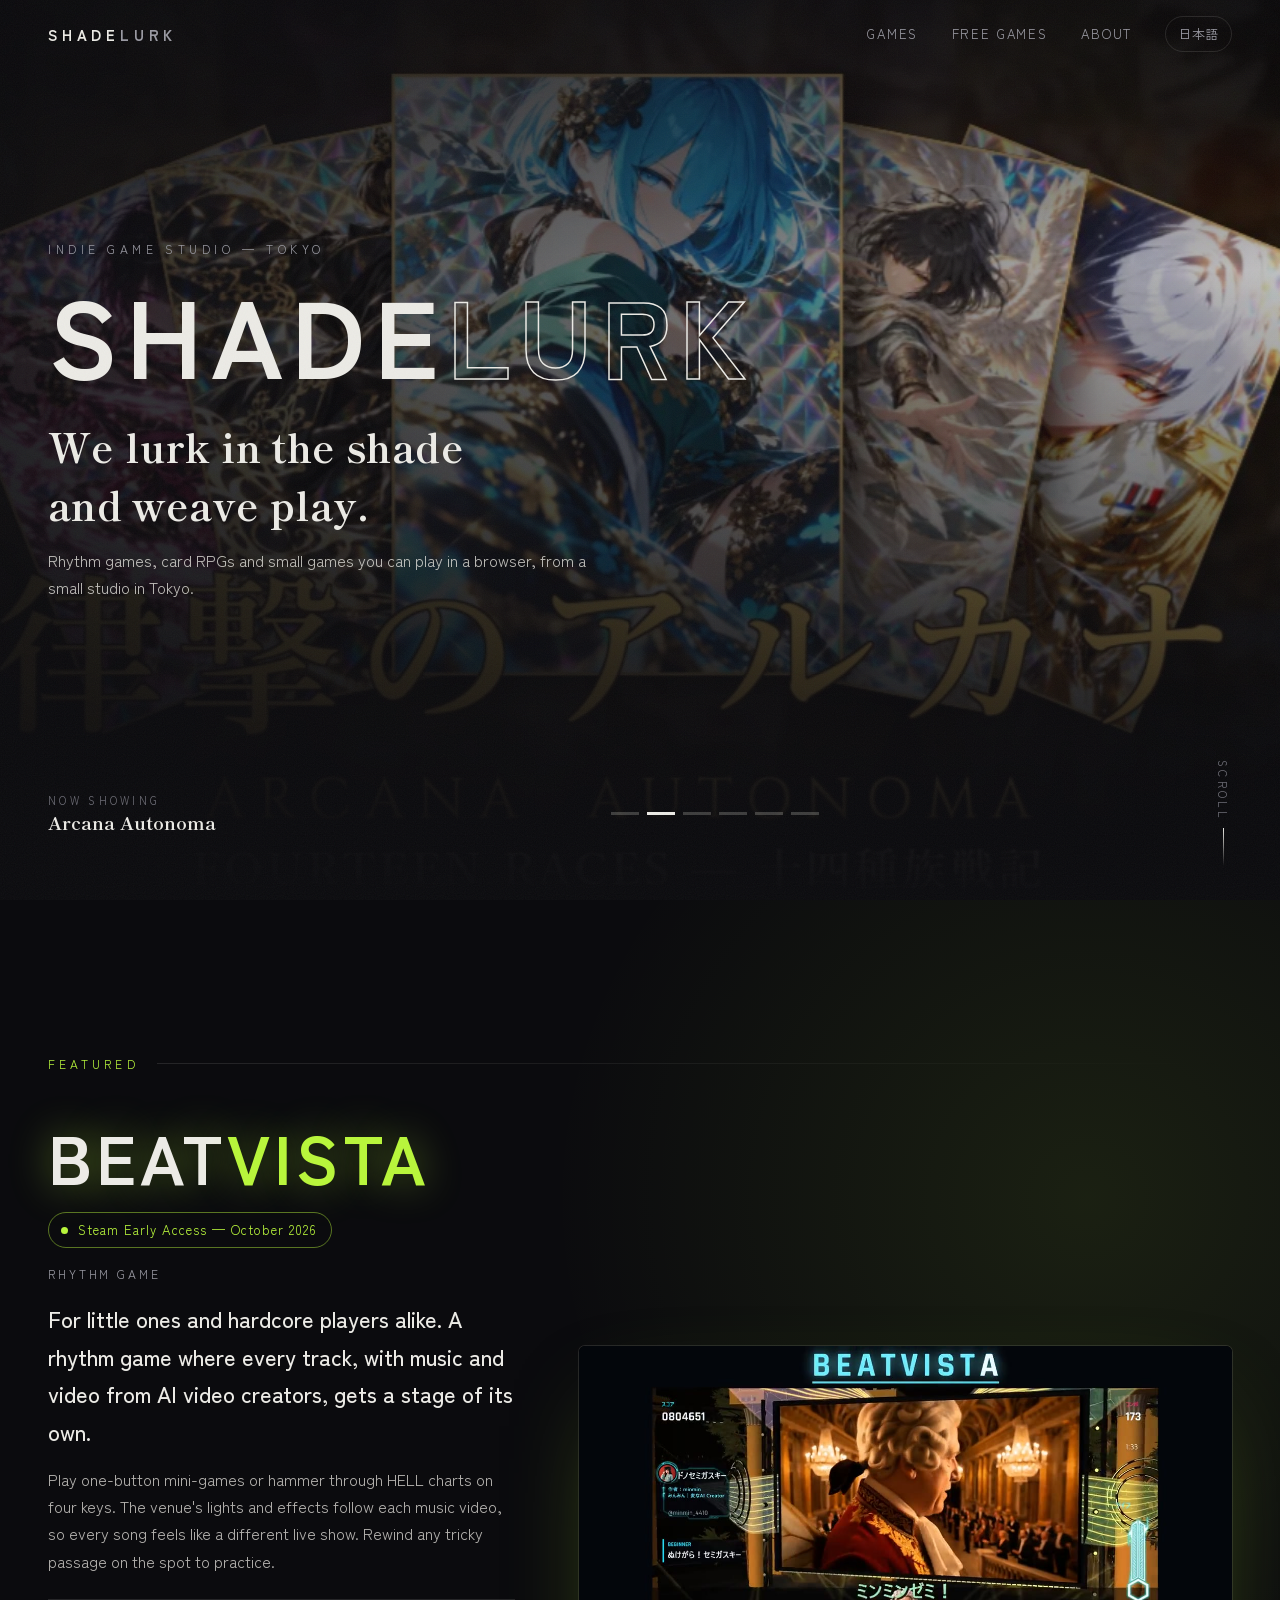
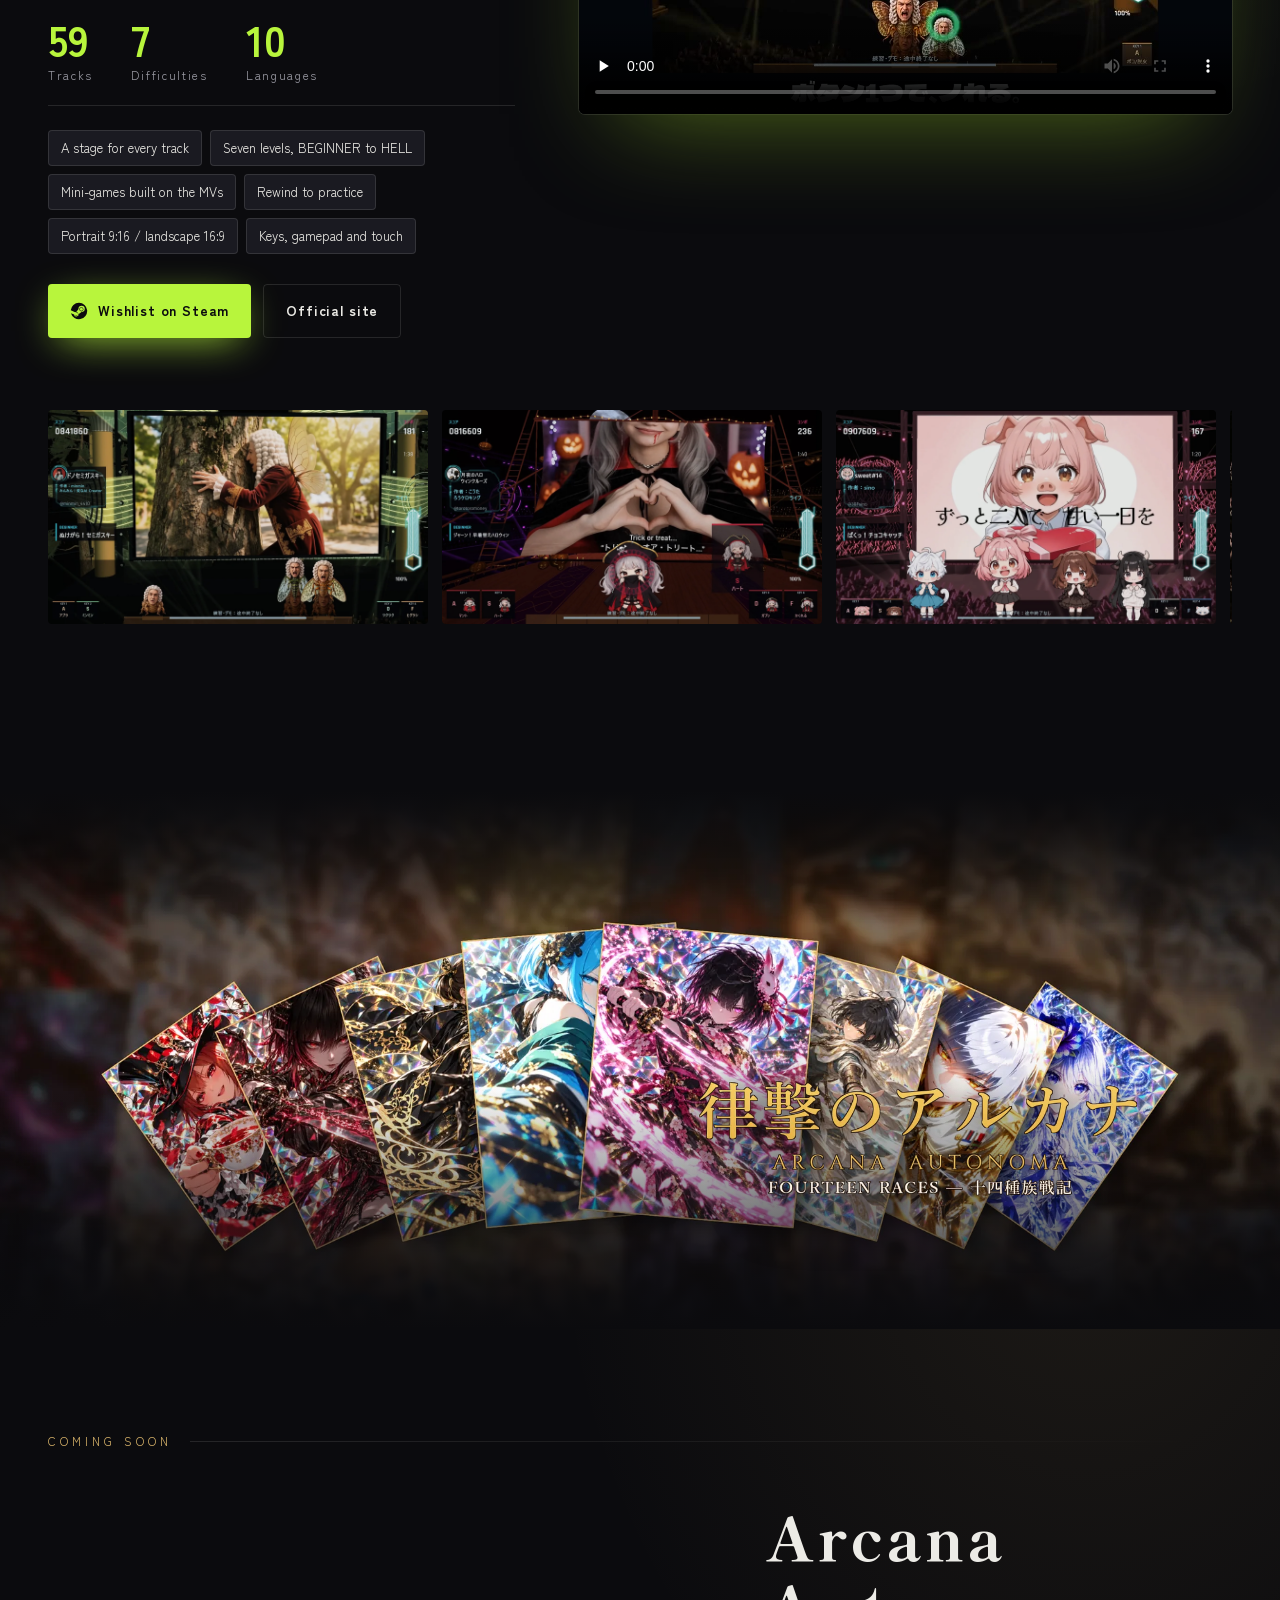
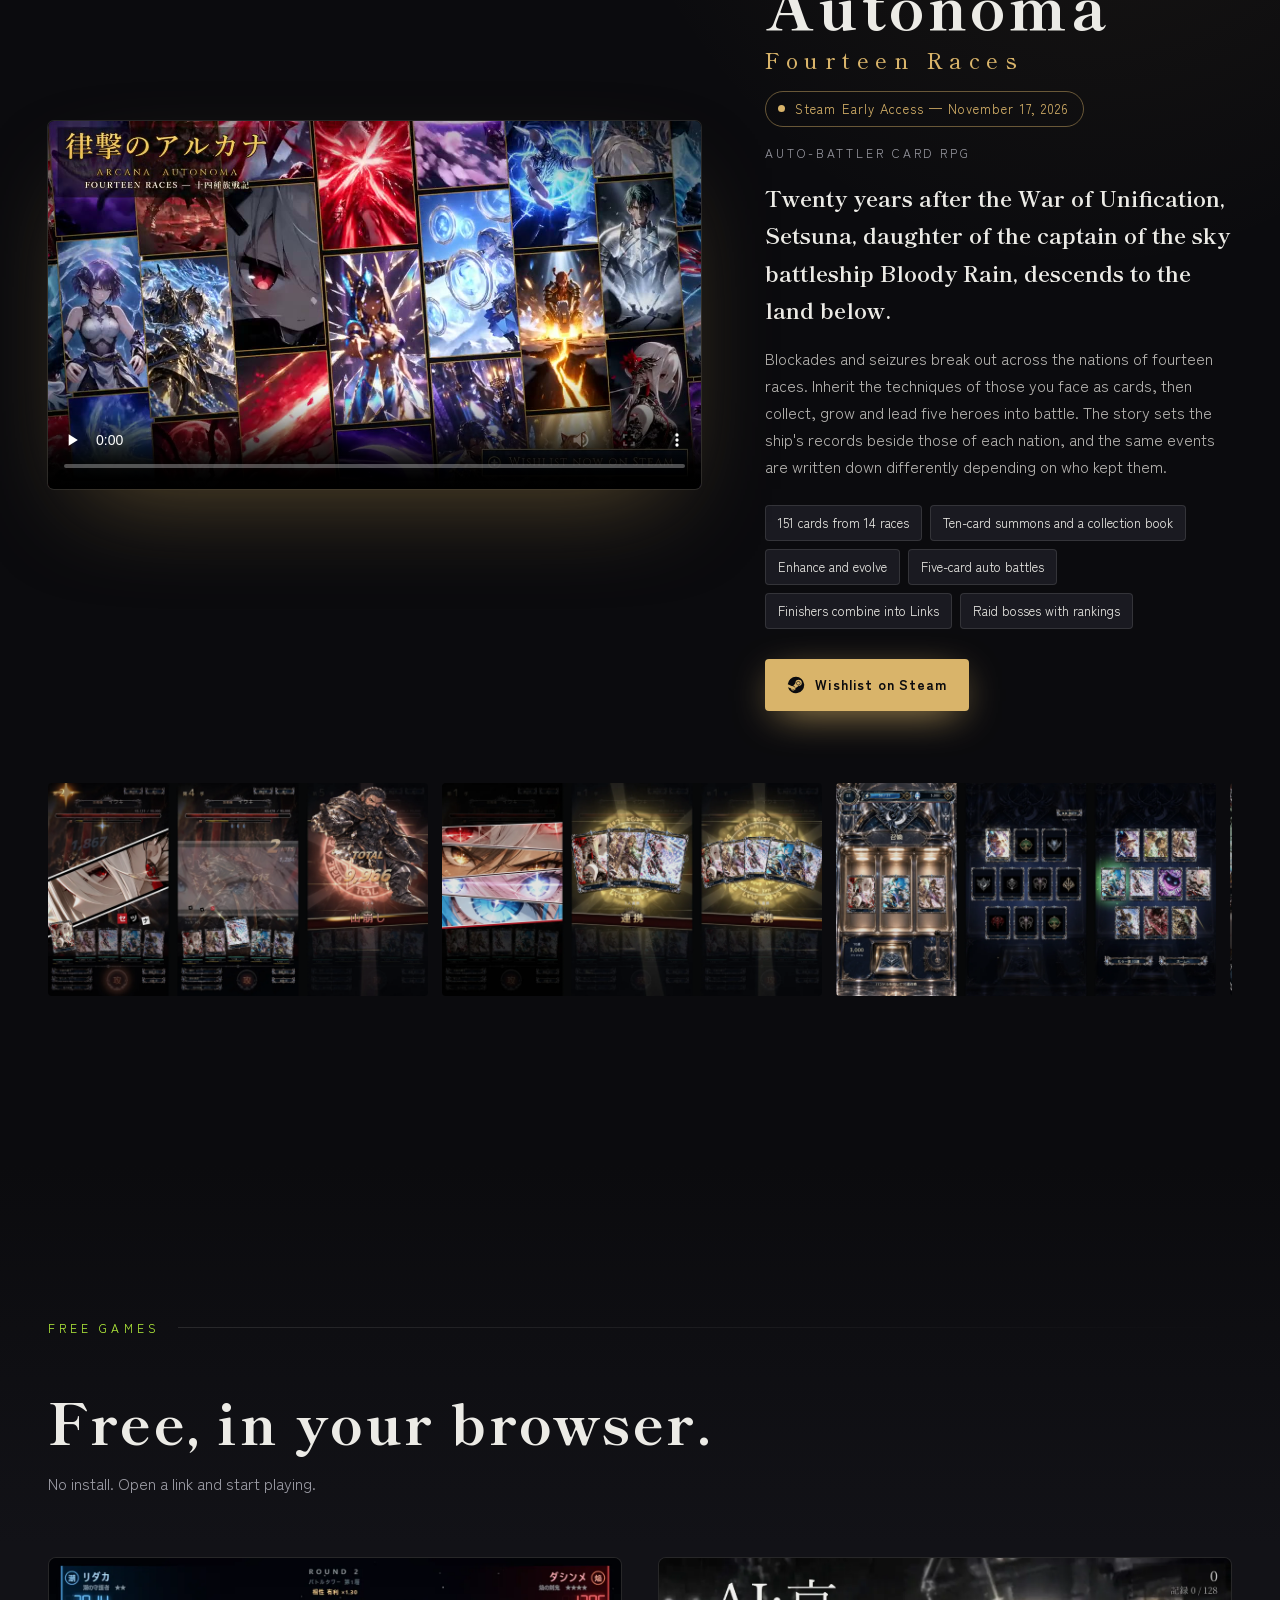
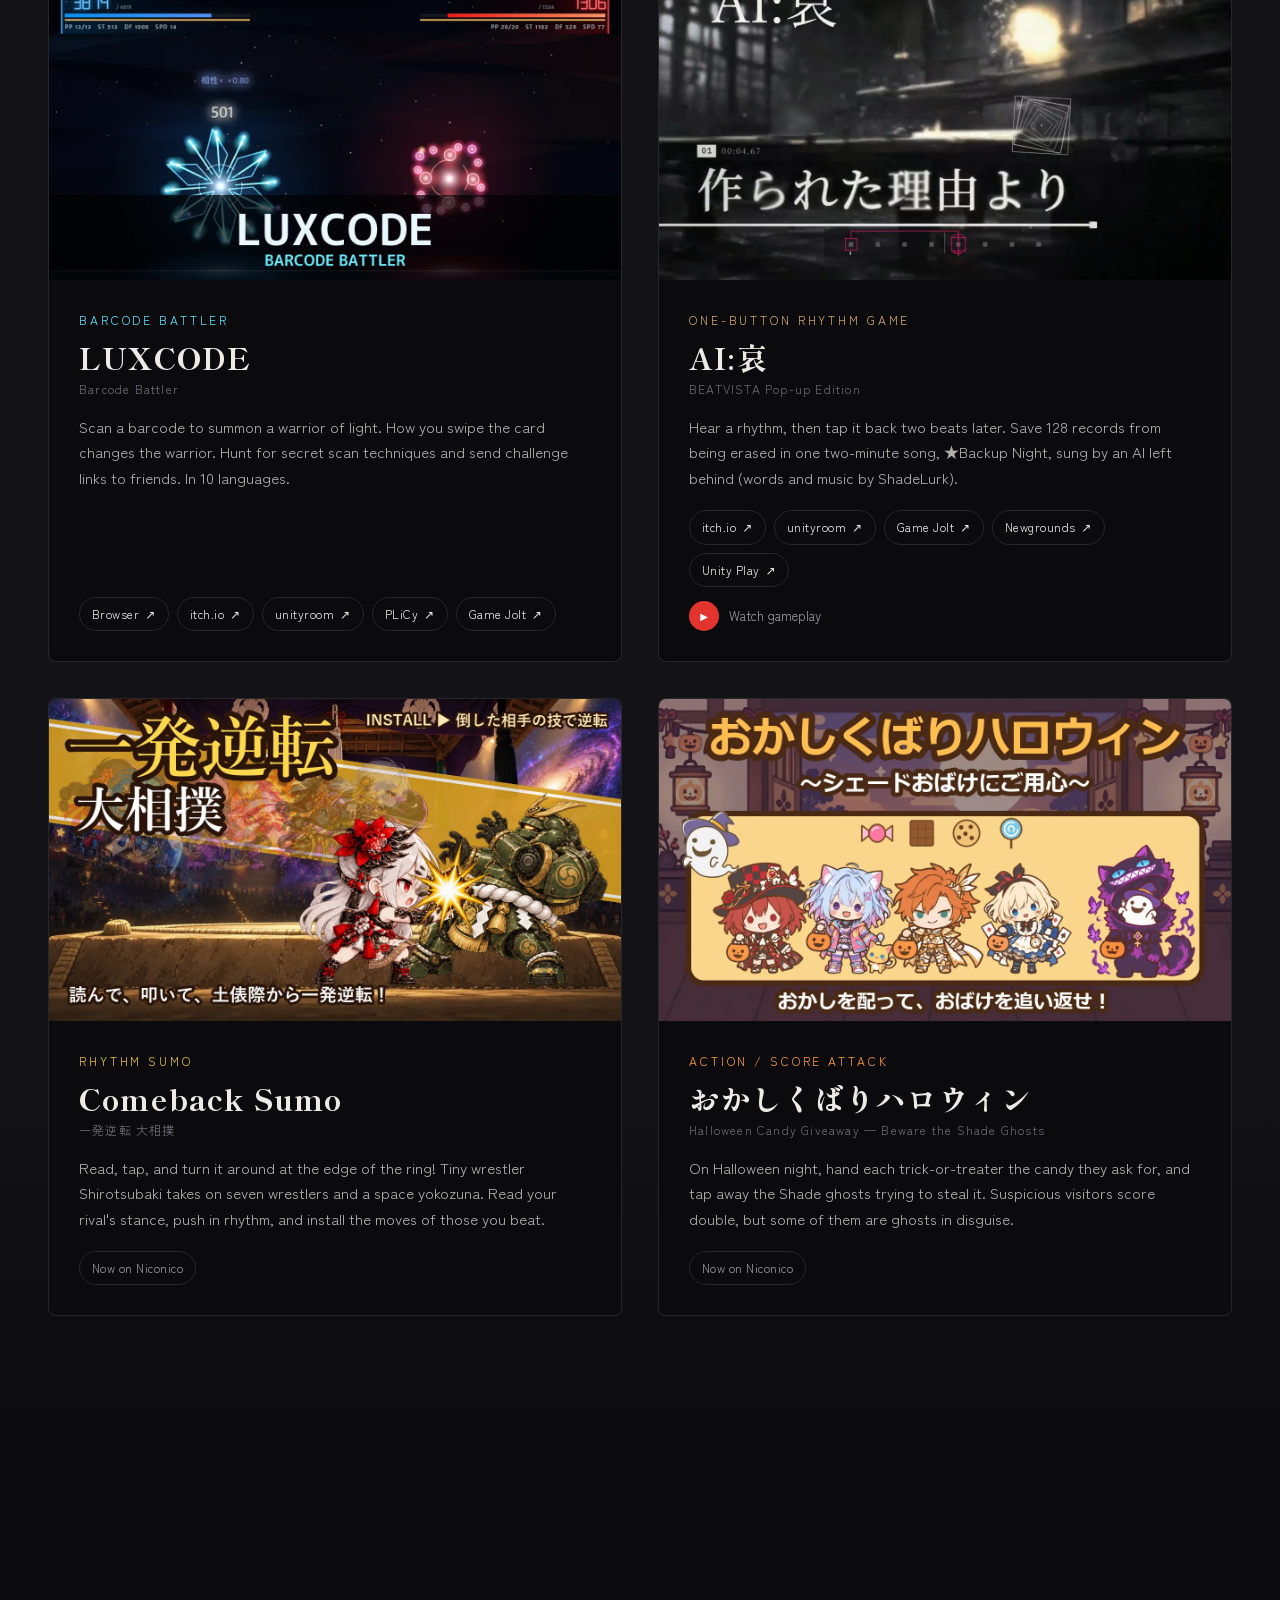
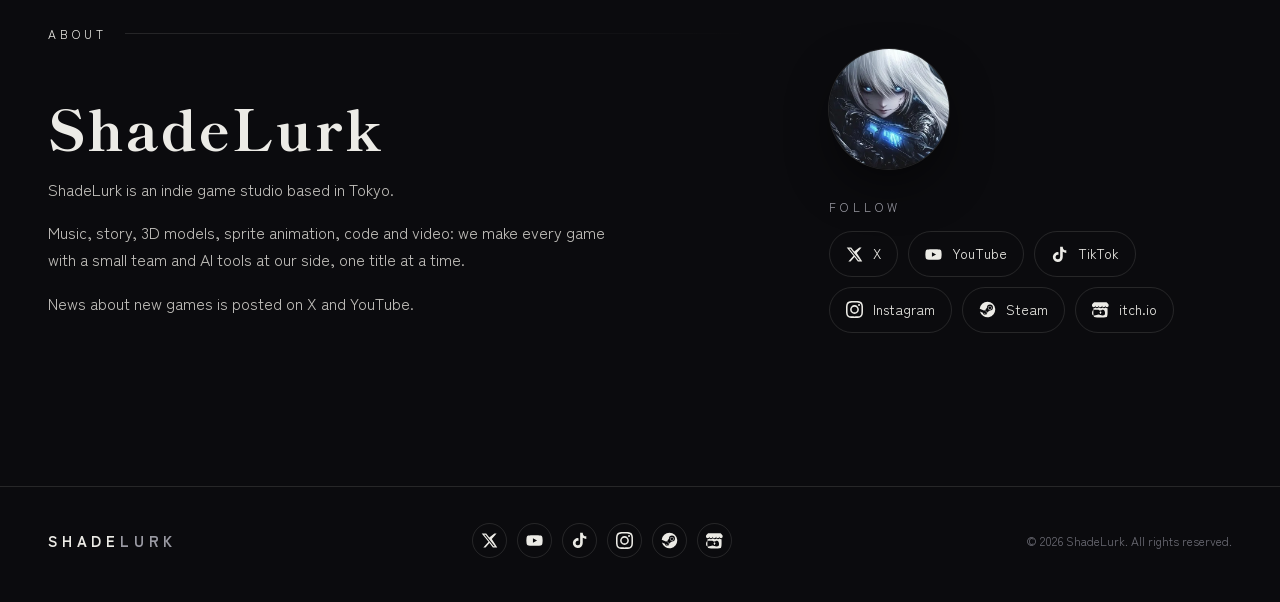
==== en/index.html @ 5ab8e05a "ShadeLurk studio site Co-Authored-By: Claude Opus 5.5 (1M context) <noreply@anthropic.com>" ====
<!doctype html>
<html lang="en" class="no-js">
<head>
<meta charset="utf-8">
<meta name="viewport" content="width=device-width, initial-scale=1">
<title>ShadeLurk | Indie Game Studio in Tokyo — BEATVISTA, Arcana Autonoma</title>
<meta name="description" content="ShadeLurk is an indie game studio in Tokyo making BEATVISTA, a rhythm game built on music from AI video creators, the auto-battler card RPG Arcana Autonoma, and free browser games.">
<link rel="canonical" href="https://shadelurk.com/en/">
<link rel="alternate" hreflang="ja" href="https://shadelurk.com/">
<link rel="alternate" hreflang="en" href="https://shadelurk.com/en/">
<link rel="alternate" hreflang="x-default" href="https://shadelurk.com/">
<meta name="theme-color" content="#0b0b0e">
<meta name="color-scheme" content="dark">
<meta property="og:type" content="website">
<meta property="og:site_name" content="ShadeLurk">
<meta property="og:title" content="ShadeLurk | Indie Game Studio in Tokyo — BEATVISTA, Arcana Autonoma">
<meta property="og:description" content="ShadeLurk is an indie game studio in Tokyo making BEATVISTA, a rhythm game built on music from AI video creators, the auto-battler card RPG Arcana Autonoma, and free browser games.">
<meta property="og:url" content="https://shadelurk.com/en/">
<meta property="og:image" content="https://shadelurk.com/assets/og.jpg">
<meta property="og:image:width" content="1200">
<meta property="og:image:height" content="630">
<meta property="og:locale" content="en_US">
<meta name="twitter:card" content="summary_large_image">
<meta name="twitter:site" content="@ShadeLurk">
<meta name="twitter:creator" content="@ShadeLurk">
<link rel="icon" href="/favicon.ico" sizes="any">
<link rel="icon" href="/assets/icon-192.png" type="image/png">
<link rel="apple-touch-icon" href="/assets/apple-touch-icon.png">
<link rel="preload" as="image" href="/assets/img/bv_01.webp" fetchpriority="high">
<link rel="preconnect" href="https://fonts.googleapis.com">
<link rel="preconnect" href="https://fonts.gstatic.com" crossorigin>
<link rel="stylesheet" href="https://fonts.googleapis.com/css2?family=Shippori+Mincho+B1:wght@500;700;800&family=Zen+Kaku+Gothic+New:wght@400;500;700&family=Syncopate:wght@700&display=swap">
<link rel="stylesheet" href="/assets/site.css">
<script type="application/ld+json">
{
 "@context": "https://schema.org",
 "@graph": [
  {
   "@type": "Organization",
   "@id": "https://shadelurk.com/#org",
   "name": "ShadeLurk",
   "url": "https://shadelurk.com",
   "logo": "https://shadelurk.com/assets/img/shadelurk.webp",
   "email": "contact@shadelurk.com",
   "address": {
    "@type": "PostalAddress",
    "addressLocality": "Tokyo",
    "addressCountry": "JP"
   },
   "sameAs": [
    "https://x.com/ShadeLurk",
    "https://www.youtube.com/channel/UCpO5sJvZMAXLRyoq4tjdfUQ",
    "https://www.tiktok.com/@shadelurk",
    "https://www.instagram.com/shadelurk/",
    "https://shadelurk.itch.io"
   ]
  },
  {
   "@type": "WebSite",
   "@id": "https://shadelurk.com/#website",
   "url": "https://shadelurk.com",
   "name": "ShadeLurk",
   "inLanguage": [
    "ja",
    "en"
   ],
   "publisher": {
    "@id": "https://shadelurk.com/#org"
   }
  },
  {
   "@type": "ItemList",
   "name": "ShadeLurk games",
   "itemListElement": [
    {
     "@type": "ListItem",
     "position": 1,
     "item": {
      "@type": "VideoGame",
      "name": "BEATVISTA",
      "genre": "Rhythm",
      "url": "https://store.steampowered.com/app/2527810/BEATVISTA/",
      "image": "https://shadelurk.com/assets/img/bv_01.webp",
      "gamePlatform": [
       "PC",
       "Windows"
      ],
      "description": "For little ones and hardcore players alike. A rhythm game where every track, with music and video from AI video creators, gets a stage of its own.",
      "author": {
       "@id": "https://shadelurk.com/#org"
      }
     }
    },
    {
     "@type": "ListItem",
     "position": 2,
     "item": {
      "@type": "VideoGame",
      "name": "Arcana Autonoma",
      "alternateName": "律撃のアルカナ",
      "genre": [
       "RPG",
       "Card battler",
       "Auto battler"
      ],
      "url": "https://store.steampowered.com/app/5381540/",
      "image": "https://shadelurk.com/assets/img/ar_capsule.webp",
      "gamePlatform": [
       "PC",
       "Windows"
      ],
      "description": "Twenty years after the War of Unification, Setsuna, daughter of the captain of the sky battleship Bloody Rain, descends to the land below.",
      "author": {
       "@id": "https://shadelurk.com/#org"
      }
     }
    },
    {
     "@type": "ListItem",
     "position": 3,
     "item": {
      "@type": "VideoGame",
      "name": "LUXCODE",
      "genre": "Barcode battler",
      "url": "https://shadelurk.github.io/luxcode/",
      "image": "https://shadelurk.com/assets/img/lx_thumb.webp",
      "gamePlatform": [
       "Web"
      ],
      "description": "Scan a barcode to summon a warrior of light. How you swipe the card changes the warrior. Hunt for secret scan techniques and send challenge links to friends. In 10 languages.",
      "isAccessibleForFree": true,
      "author": {
       "@id": "https://shadelurk.com/#org"
      }
     }
    },
    {
     "@type": "ListItem",
     "position": 4,
     "item": {
      "@type": "VideoGame",
      "name": "AI:哀",
      "genre": "One-button rhythm game",
      "url": "https://shadelurk.itch.io/aiai-beatvista",
      "image": "https://shadelurk.com/assets/img/ai_thumb.webp",
      "gamePlatform": [
       "Web"
      ],
      "description": "Hear a rhythm, then tap it back two beats later. Save 128 records from being erased in one two-minute song, ★Backup Night, sung by an AI left behind (words and music by ShadeLurk).",
      "isAccessibleForFree": true,
      "author": {
       "@id": "https://shadelurk.com/#org"
      }
     }
    },
    {
     "@type": "ListItem",
     "position": 5,
     "item": {
      "@type": "VideoGame",
      "name": "Comeback Sumo",
      "genre": "Rhythm sumo",
      "url": "https://shadelurk.com/en/#sumo",
      "image": "https://shadelurk.com/assets/img/sumo_key.webp",
      "gamePlatform": [
       "Niconico"
      ],
      "description": "Read, tap, and turn it around at the edge of the ring! Tiny wrestler Shirotsubaki takes on seven wrestlers and a space yokozuna. Read your rival's stance, push in rhythm, and install the moves of those you beat.",
      "isAccessibleForFree": true,
      "author": {
       "@id": "https://shadelurk.com/#org"
      }
     }
    },
    {
     "@type": "ListItem",
     "position": 6,
     "item": {
      "@type": "VideoGame",
      "name": "おかしくばりハロウィン",
      "genre": "Action / score attack",
      "url": "https://shadelurk.com/en/#halloween",
      "image": "https://shadelurk.com/assets/img/hw_key.webp",
      "gamePlatform": [
       "Niconico"
      ],
      "description": "On Halloween night, hand each trick-or-treater the candy they ask for, and tap away the Shade ghosts trying to steal it. Suspicious visitors score double, but some of them are ghosts in disguise.",
      "isAccessibleForFree": true,
      "author": {
       "@id": "https://shadelurk.com/#org"
      }
     }
    }
   ]
  }
 ]
}
</script>
</head>
<body>
<a class="skip" href="#main">Skip to content</a>
<header class="nav" id="nav">
  <div class="wrap nav-inner">
    <a class="nav-brand" href="/en/" aria-label="ShadeLurk">SHADE<span>LURK</span></a>
    <nav class="nav-links" aria-label="Main">
      <a href="#beatvista">Games</a>
      <a href="#free">Free Games</a>
      <a href="#about">About</a>
      <a class="nav-lang" href="/" hreflang="ja" lang="ja">日本語</a>
    </nav>
  </div>
</header>
<main id="main">

<section class="hero" id="top" aria-label="ShadeLurk">
  <div class="hero-stage"><figure class="hero-slide is-active" data-label="BEATVISTA" data-href="#beatvista"><img src="/assets/img/bv_01.webp" alt="" loading="eager" fetchpriority="high" decoding="async"></figure><figure class="hero-slide" data-label="Arcana Autonoma" data-href="#arcana"><img src="/assets/img/ar_capsule.webp" alt="" loading="lazy" decoding="async"></figure><figure class="hero-slide" data-label="LUXCODE" data-href="#luxcode"><img src="/assets/img/lx_thumb.webp" alt="" loading="lazy" decoding="async"></figure><figure class="hero-slide" data-label="AI:哀" data-href="#aiai"><img src="/assets/img/ai_cover.webp" alt="" loading="lazy" decoding="async"></figure><figure class="hero-slide" data-label="Comeback Sumo" data-href="#sumo"><img src="/assets/img/sumo_key.webp" alt="" loading="lazy" decoding="async"></figure><figure class="hero-slide" data-label="おかしくばりハロウィン" data-href="#halloween"><img src="/assets/img/hw_key.webp" alt="" loading="lazy" decoding="async"></figure></div>
  <div class="hero-veil"></div>
  <div class="hero-inner wrap">
    <p class="kicker reveal">Indie Game Studio — Tokyo</p>
    <h1 class="hero-title reveal"><span class="wordmark">SHADE<span>LURK</span></span></h1>
    <p class="hero-line reveal">We lurk in the shade<br>and weave play.</p>
    <p class="hero-sub reveal">Rhythm games, card RPGs and small games you can play in a browser, from a small studio in Tokyo.</p>
  </div>
  <div class="hero-foot wrap">
    <a class="hero-now" href="#beatvista"><span class="hero-now-k">Now showing</span><span class="hero-now-v">BEATVISTA</span></a>
    <div class="hero-dots"><button class="hero-dot is-active" aria-label="BEATVISTA"></button><button class="hero-dot" aria-label="Arcana Autonoma"></button><button class="hero-dot" aria-label="LUXCODE"></button><button class="hero-dot" aria-label="AI:哀"></button><button class="hero-dot" aria-label="Comeback Sumo"></button><button class="hero-dot" aria-label="おかしくばりハロウィン"></button></div>
    <span class="scroll-cue" aria-hidden="true">Scroll</span>
  </div>
</section>

<section class="game game--feature" id="beatvista" style="--accent:#b8f53c">
  <div class="wrap">
    <header class="sec-head reveal"><span class="sec-label">Featured</span><span class="sec-rule"></span></header>
    <div class="feature-grid">
      <div class="feature-copy reveal">
        <h2 class="bv-wordmark">BEAT<span>VISTA</span></h2>
        <p class="status"><span class="pulse"></span>Steam Early Access — October 2026</p>
        <p class="genre">Rhythm game</p>
        <p class="lead">For little ones and hardcore players alike. A rhythm game where every track, with music and video from AI video creators, gets a stage of its own.</p>
        <p class="body">Play one-button mini-games or hammer through HELL charts on four keys. The venue's lights and effects follow each music video, so every song feels like a different live show. Rewind any tricky passage on the spot to practice.</p>
        <div class="facts"><div class="fact"><b>59</b><span>Tracks</span></div><div class="fact"><b>7</b><span>Difficulties</span></div><div class="fact"><b>10</b><span>Languages</span></div></div>
        <ul class="features"><li>A stage for every track</li><li>Seven levels, BEGINNER to HELL</li><li>Mini-games built on the MVs</li><li>Rewind to practice</li><li>Portrait 9:16 / landscape 16:9</li><li>Keys, gamepad and touch</li></ul>
        <div class="cta-row">
          <a class="btn btn--accent" href="https://store.steampowered.com/app/2527810/BEATVISTA/" target="_blank" rel="noopener"><svg viewBox="0 0 24 24" aria-hidden="true"><path d="M12 1a11 11 0 0 0-11 10.1l5.9 2.4a3.1 3.1 0 0 1 1.8-.5l2.6-3.8v-.1a4.2 4.2 0 1 1 4.2 4.2h-.1l-3.7 2.7v.2a3.1 3.1 0 0 1-6.2.3L1.3 14.9A11 11 0 1 0 12 1ZM7.9 17.7l-1.3-.6a2.4 2.4 0 1 0 1.3-3.2l1.4.6a1.8 1.8 0 1 1-1.4 3.2Zm10.1-8a2.8 2.8 0 1 0-2.8 2.8A2.8 2.8 0 0 0 18 9.7Zm-4.9 0a2.1 2.1 0 1 1 2.1 2.1 2.1 2.1 0 0 1-2.1-2.1Z"/></svg>Wishlist on Steam</a>
          <a class="btn btn--ghost" href="https://scgf.net/beatvista/" target="_blank" rel="noopener">Official site</a>
        </div>
      </div>
      <div class="feature-media reveal">
        <div class="video-frame">
          <video controls playsinline preload="none" poster="/assets/video/bv_poster.jpg" aria-label="BEATVISTA Trailer">
            <source src="/assets/video/bv_trailer_en.mp4" type="video/mp4">
          </video>
        </div>
      </div>
    </div>
    <div class="shots" role="list"><button class="shot" data-full="/assets/img/bv_01.webp" aria-label="BEATVISTA 1"><img src="/assets/img/bv_01.webp" alt="BEATVISTA 1" width="1600" height="900" loading="lazy" decoding="async"></button><button class="shot" data-full="/assets/img/bv_02.webp" aria-label="BEATVISTA 2"><img src="/assets/img/bv_02.webp" alt="BEATVISTA 2" width="1600" height="900" loading="lazy" decoding="async"></button><button class="shot" data-full="/assets/img/bv_03.webp" aria-label="BEATVISTA 3"><img src="/assets/img/bv_03.webp" alt="BEATVISTA 3" width="1600" height="900" loading="lazy" decoding="async"></button><button class="shot" data-full="/assets/img/bv_04.webp" aria-label="BEATVISTA 4"><img src="/assets/img/bv_04.webp" alt="BEATVISTA 4" width="1600" height="900" loading="lazy" decoding="async"></button><button class="shot" data-full="/assets/img/bv_05.webp" aria-label="BEATVISTA 5"><img src="/assets/img/bv_05.webp" alt="BEATVISTA 5" width="1600" height="900" loading="lazy" decoding="async"></button><button class="shot" data-full="/assets/img/bv_06.webp" aria-label="BEATVISTA 6"><img src="/assets/img/bv_06.webp" alt="BEATVISTA 6" width="1600" height="900" loading="lazy" decoding="async"></button><button class="shot" data-full="/assets/img/bv_07.webp" aria-label="BEATVISTA 7"><img src="/assets/img/bv_07.webp" alt="BEATVISTA 7" width="1600" height="900" loading="lazy" decoding="async"></button><button class="shot" data-full="/assets/img/bv_08.webp" aria-label="BEATVISTA 8"><img src="/assets/img/bv_08.webp" alt="BEATVISTA 8" width="1600" height="900" loading="lazy" decoding="async"></button></div>
  </div>
</section>

<section class="game game--coming" id="arcana" style="--accent:#d9b46a">
  <div class="banner">
    <img src="/assets/img/ar_hero.webp" alt="" width="2400" height="775" loading="lazy" decoding="async">
    <div class="banner-veil"></div>
    <img class="banner-logo reveal" src="/assets/img/ar_logo.webp" alt="Arcana Autonoma — Fourteen Races" width="1000" height="562" loading="lazy">
  </div>
  <div class="wrap">
    <header class="sec-head reveal"><span class="sec-label">Coming Soon</span><span class="sec-rule"></span></header>
    <div class="feature-grid feature-grid--rev">
      <div class="feature-copy reveal">
        <h2 class="game-title serif">Arcana Autonoma<small>Fourteen Races</small></h2>
        <p class="status"><span class="pulse"></span>Steam Early Access — November 17, 2026</p>
        <p class="genre">Auto-battler card RPG</p>
        <p class="lead serif">Twenty years after the War of Unification, Setsuna, daughter of the captain of the sky battleship Bloody Rain, descends to the land below.</p>
        <p class="body">Blockades and seizures break out across the nations of fourteen races. Inherit the techniques of those you face as cards, then collect, grow and lead five heroes into battle. The story sets the ship's records beside those of each nation, and the same events are written down differently depending on who kept them.</p>
        <ul class="features"><li>151 cards from 14 races</li><li>Ten-card summons and a collection book</li><li>Enhance and evolve</li><li>Five-card auto battles</li><li>Finishers combine into Links</li><li>Raid bosses with rankings</li></ul>
        <div class="cta-row">
          <a class="btn btn--accent" href="https://store.steampowered.com/app/5381540/" target="_blank" rel="noopener"><svg viewBox="0 0 24 24" aria-hidden="true"><path d="M12 1a11 11 0 0 0-11 10.1l5.9 2.4a3.1 3.1 0 0 1 1.8-.5l2.6-3.8v-.1a4.2 4.2 0 1 1 4.2 4.2h-.1l-3.7 2.7v.2a3.1 3.1 0 0 1-6.2.3L1.3 14.9A11 11 0 1 0 12 1ZM7.9 17.7l-1.3-.6a2.4 2.4 0 1 0 1.3-3.2l1.4.6a1.8 1.8 0 1 1-1.4 3.2Zm10.1-8a2.8 2.8 0 1 0-2.8 2.8A2.8 2.8 0 0 0 18 9.7Zm-4.9 0a2.1 2.1 0 1 1 2.1 2.1 2.1 2.1 0 0 1-2.1-2.1Z"/></svg>Wishlist on Steam</a>
        </div>
      </div>
      <div class="feature-media reveal">
        <div class="video-frame">
          <video controls playsinline preload="none" poster="/assets/video/ar_poster.jpg" aria-label="Arcana Autonoma Trailer">
            <source src="/assets/video/ar_trailer.mp4" type="video/mp4">
          </video>
        </div>
      </div>
    </div>
    <div class="shots" role="list"><button class="shot" data-full="/assets/img/ar_01.webp" aria-label="Arcana Autonoma 1"><img src="/assets/img/ar_01.webp" alt="Arcana Autonoma 1" width="1600" height="900" loading="lazy" decoding="async"></button><button class="shot" data-full="/assets/img/ar_02.webp" aria-label="Arcana Autonoma 2"><img src="/assets/img/ar_02.webp" alt="Arcana Autonoma 2" width="1600" height="900" loading="lazy" decoding="async"></button><button class="shot" data-full="/assets/img/ar_03.webp" aria-label="Arcana Autonoma 3"><img src="/assets/img/ar_03.webp" alt="Arcana Autonoma 3" width="1600" height="900" loading="lazy" decoding="async"></button><button class="shot" data-full="/assets/img/ar_04.webp" aria-label="Arcana Autonoma 4"><img src="/assets/img/ar_04.webp" alt="Arcana Autonoma 4" width="1600" height="900" loading="lazy" decoding="async"></button><button class="shot" data-full="/assets/img/ar_05.webp" aria-label="Arcana Autonoma 5"><img src="/assets/img/ar_05.webp" alt="Arcana Autonoma 5" width="1600" height="900" loading="lazy" decoding="async"></button><button class="shot" data-full="/assets/img/ar_06.webp" aria-label="Arcana Autonoma 6"><img src="/assets/img/ar_06.webp" alt="Arcana Autonoma 6" width="1600" height="900" loading="lazy" decoding="async"></button><button class="shot" data-full="/assets/img/ar_07.webp" aria-label="Arcana Autonoma 7"><img src="/assets/img/ar_07.webp" alt="Arcana Autonoma 7" width="1600" height="900" loading="lazy" decoding="async"></button><button class="shot" data-full="/assets/img/ar_08.webp" aria-label="Arcana Autonoma 8"><img src="/assets/img/ar_08.webp" alt="Arcana Autonoma 8" width="1600" height="900" loading="lazy" decoding="async"></button></div>
  </div>
</section>

<section class="free" id="free">
  <div class="wrap">
    <header class="sec-head reveal"><span class="sec-label">Free Games</span><span class="sec-rule"></span></header>
    <h2 class="sec-title serif reveal">Free, in your browser.</h2>
    <p class="sec-lead reveal">No install. Open a link and start playing.</p>
    <div class="cards">
    <article class="card reveal" id="luxcode" style="--accent:#5fe3ff">
      <div class="card-media"><img src="/assets/img/lx_thumb.webp" alt="LUXCODE" width="1280" height="720" loading="lazy" decoding="async"></div>
      <div class="card-body">
        <p class="genre">Barcode battler</p>
        <h3 class="card-title">LUXCODE</h3>
        <p class="card-kana">Barcode Battler</p>
        <p class="card-desc">Scan a barcode to summon a warrior of light. How you swipe the card changes the warrior. Hunt for secret scan techniques and send challenge links to friends. In 10 languages.</p>
        <div class="chips"><a class="chip" href="https://shadelurk.github.io/luxcode/" target="_blank" rel="noopener">Browser<span aria-hidden="true">↗</span></a><a class="chip" href="https://shadelurk.itch.io/luxcode" target="_blank" rel="noopener">itch.io<span aria-hidden="true">↗</span></a><a class="chip" href="https://unityroom.com/games/luxcode" target="_blank" rel="noopener">unityroom<span aria-hidden="true">↗</span></a><a class="chip" href="https://plicy.net/GamePlay/238180" target="_blank" rel="noopener">PLiCy<span aria-hidden="true">↗</span></a><a class="chip" href="https://gamejolt.com/games/luxcode/1102864" target="_blank" rel="noopener">Game Jolt<span aria-hidden="true">↗</span></a></div>
        
      </div>
    </article>
    <article class="card reveal" id="aiai" style="--accent:#d2a96a">
      <div class="card-media"><img src="/assets/img/ai_thumb.webp" alt="AI:哀" width="1280" height="720" loading="lazy" decoding="async"></div>
      <div class="card-body">
        <p class="genre">One-button rhythm game</p>
        <h3 class="card-title">AI:哀</h3>
        <p class="card-kana">BEATVISTA Pop-up Edition</p>
        <p class="card-desc">Hear a rhythm, then tap it back two beats later. Save 128 records from being erased in one two-minute song, ★Backup Night, sung by an AI left behind (words and music by ShadeLurk).</p>
        <div class="chips"><a class="chip" href="https://shadelurk.itch.io/aiai-beatvista" target="_blank" rel="noopener">itch.io<span aria-hidden="true">↗</span></a><a class="chip" href="https://unityroom.com/games/aiai-beatvista" target="_blank" rel="noopener">unityroom<span aria-hidden="true">↗</span></a><a class="chip" href="https://gamejolt.com/games/aiai-beatvista/1104895" target="_blank" rel="noopener">Game Jolt<span aria-hidden="true">↗</span></a><a class="chip" href="https://www.newgrounds.com/portal/view/1055190" target="_blank" rel="noopener">Newgrounds<span aria-hidden="true">↗</span></a><a class="chip" href="https://play.unity.com/en/games/04bb242e-95a7-4425-9164-ba66517bc5dc/ai-beatvista-pop-up-edition" target="_blank" rel="noopener">Unity Play<span aria-hidden="true">↗</span></a></div>
        <button class="yt" data-yt="k_zln102O_0" aria-label="AI:哀 — Play on YouTube"><span class="yt-ico" aria-hidden="true">▶</span>Watch gameplay</button>
      </div>
    </article>
    <article class="card reveal" id="sumo" style="--accent:#f0c040">
      <div class="card-media"><img src="/assets/img/sumo_key.webp" alt="Comeback Sumo" width="1280" height="720" loading="lazy" decoding="async"></div>
      <div class="card-body">
        <p class="genre">Rhythm sumo</p>
        <h3 class="card-title">Comeback Sumo</h3>
        <p class="card-kana">一発逆転 大相撲</p>
        <p class="card-desc">Read, tap, and turn it around at the edge of the ring! Tiny wrestler Shirotsubaki takes on seven wrestlers and a space yokozuna. Read your rival's stance, push in rhythm, and install the moves of those you beat.</p>
        <div class="chips"><span class="chip chip--muted">Now on Niconico</span></div>
        
      </div>
    </article>
    <article class="card reveal" id="halloween" style="--accent:#ff9d3c">
      <div class="card-media"><img src="/assets/img/hw_key.webp" alt="おかしくばりハロウィン" width="1280" height="720" loading="lazy" decoding="async"></div>
      <div class="card-body">
        <p class="genre">Action / score attack</p>
        <h3 class="card-title">おかしくばりハロウィン</h3>
        <p class="card-kana">Halloween Candy Giveaway — Beware the Shade Ghosts</p>
        <p class="card-desc">On Halloween night, hand each trick-or-treater the candy they ask for, and tap away the Shade ghosts trying to steal it. Suspicious visitors score double, but some of them are ghosts in disguise.</p>
        <div class="chips"><span class="chip chip--muted">Now on Niconico</span></div>
        
      </div>
    </article></div>
  </div>
</section>


<section class="about" id="about">
  <div class="wrap about-grid">
    <div class="reveal">
      <header class="sec-head"><span class="sec-label">About</span><span class="sec-rule"></span></header>
      <h2 class="sec-title serif">ShadeLurk</h2>
      <div class="about-body"><p>ShadeLurk is an indie game studio based in Tokyo.</p><p>Music, story, 3D models, sprite animation, code and video: we make every game with a small team and AI tools at our side, one title at a time.</p><p>News about new games is posted on X and YouTube.</p></div>
    </div>
    <div class="about-side reveal">
      <img class="avatar" src="/assets/img/shadelurk.webp" alt="ShadeLurk" width="400" height="400" loading="lazy">
      <p class="sec-label">Follow</p>
      <div class="socials"><a class="social" href="https://x.com/ShadeLurk" target="_blank" rel="noopener me" aria-label="X"><svg viewBox="0 0 24 24" aria-hidden="true"><path d="M18.9 2H22l-6.8 7.8L23 22h-6.2l-4.8-6.3L6.4 22H3.3l7.3-8.3L1 2h6.3l4.4 5.8L18.9 2Zm-1.1 18h1.7L6.3 3.9H4.5L17.8 20Z"/></svg><span>X</span></a><a class="social" href="https://www.youtube.com/channel/UCpO5sJvZMAXLRyoq4tjdfUQ" target="_blank" rel="noopener me" aria-label="YouTube"><svg viewBox="0 0 24 24" aria-hidden="true"><path d="M23 7.2a3 3 0 0 0-2.1-2.1C19 4.6 12 4.6 12 4.6s-7 0-8.9.5A3 3 0 0 0 1 7.2 31 31 0 0 0 .5 12a31 31 0 0 0 .5 4.8 3 3 0 0 0 2.1 2.1c1.9.5 8.9.5 8.9.5s7 0 8.9-.5a3 3 0 0 0 2.1-2.1 31 31 0 0 0 .5-4.8 31 31 0 0 0-.5-4.8ZM9.8 15.1V8.9l5.8 3.1-5.8 3.1Z"/></svg><span>YouTube</span></a><a class="social" href="https://www.tiktok.com/@shadelurk" target="_blank" rel="noopener me" aria-label="TikTok"><svg viewBox="0 0 24 24" aria-hidden="true"><path d="M16.6 1h-3.7v14.6a3.2 3.2 0 1 1-2.3-3.1V8.7a7 7 0 1 0 6 6.9V8.2a8.6 8.6 0 0 0 5 1.6V6.1a5 5 0 0 1-5-5.1Z"/></svg><span>TikTok</span></a><a class="social" href="https://www.instagram.com/shadelurk/" target="_blank" rel="noopener me" aria-label="Instagram"><svg viewBox="0 0 24 24" aria-hidden="true"><path d="M12 2.2c3.2 0 3.6 0 4.8.1 3.3.1 4.8 1.7 4.9 4.9.1 1.3.1 1.6.1 4.8s0 3.6-.1 4.8c-.1 3.2-1.7 4.8-4.9 4.9-1.3.1-1.6.1-4.8.1s-3.6 0-4.8-.1c-3.3-.1-4.8-1.7-4.9-4.9C2.2 15.6 2.2 15.2 2.2 12s0-3.6.1-4.8C2.4 3.9 3.9 2.4 7.2 2.3 8.4 2.2 8.8 2.2 12 2.2ZM12 0C8.7 0 8.3 0 7.1.1 2.7.3.3 2.7.1 7.1 0 8.3 0 8.7 0 12s0 3.7.1 4.9c.2 4.4 2.6 6.8 7 7 1.2.1 1.6.1 4.9.1s3.7 0 4.9-.1c4.4-.2 6.8-2.6 7-7 .1-1.2.1-1.6.1-4.9s0-3.7-.1-4.9c-.2-4.4-2.6-6.8-7-7C15.7 0 15.3 0 12 0Zm0 5.8a6.2 6.2 0 1 0 0 12.4 6.2 6.2 0 0 0 0-12.4ZM12 16a4 4 0 1 1 0-8 4 4 0 0 1 0 8Zm6.4-11.8a1.4 1.4 0 1 0 0 2.9 1.4 1.4 0 0 0 0-2.9Z"/></svg><span>Instagram</span></a><a class="social" href="https://store.steampowered.com/app/2527810/BEATVISTA/" target="_blank" rel="noopener me" aria-label="Steam"><svg viewBox="0 0 24 24" aria-hidden="true"><path d="M12 1a11 11 0 0 0-11 10.1l5.9 2.4a3.1 3.1 0 0 1 1.8-.5l2.6-3.8v-.1a4.2 4.2 0 1 1 4.2 4.2h-.1l-3.7 2.7v.2a3.1 3.1 0 0 1-6.2.3L1.3 14.9A11 11 0 1 0 12 1ZM7.9 17.7l-1.3-.6a2.4 2.4 0 1 0 1.3-3.2l1.4.6a1.8 1.8 0 1 1-1.4 3.2Zm10.1-8a2.8 2.8 0 1 0-2.8 2.8A2.8 2.8 0 0 0 18 9.7Zm-4.9 0a2.1 2.1 0 1 1 2.1 2.1 2.1 2.1 0 0 1-2.1-2.1Z"/></svg><span>Steam</span></a><a class="social" href="https://shadelurk.itch.io" target="_blank" rel="noopener me" aria-label="itch.io"><svg viewBox="0 0 24 24" aria-hidden="true"><path d="M3.1 1.9C2.1 2.5.1 4.8 0 5.4v1c0 1.3 1.2 2.4 2.3 2.4 1.3 0 2.4-1.1 2.4-2.4 0 1.3 1 2.4 2.3 2.4s2.3-1.1 2.3-2.4c0 1.3 1.1 2.4 2.4 2.4h.1c1.3 0 2.4-1.1 2.4-2.4 0 1.3 1 2.4 2.3 2.4s2.3-1.1 2.3-2.4c0 1.3 1.1 2.4 2.4 2.4 1.1 0 2.3-1.1 2.3-2.4v-1c-.1-.6-2.1-2.9-3.1-3.5-3.1-.1-5.2-.1-8.9-.1S6.2 1.8 3.1 1.9Zm6 7.3a2.6 2.6 0 0 1-2.1 1.2c-.9 0-1.6-.4-2.1-1.1-.5.7-1.3 1.1-2.2 1.1l-.6-.1c-.1 1.4-.1 2.7-.1 3.2 0 2.4-.3 7.8 1.1 9.2 2.1.5 6 .7 8.9.7s6.8-.2 8.9-.7c1.4-1.4 1.1-6.8 1.1-9.2 0-.5 0-1.8-.1-3.2l-.6.1c-.9 0-1.7-.4-2.2-1.1-.5.7-1.2 1.1-2.1 1.1-.9 0-1.7-.5-2.1-1.2-.5.7-1.3 1.2-2.2 1.2h-.2c-.9 0-1.7-.5-2.2-1.2Zm-1.4 3.1c.9 0 1.7 0 2.7 1.1.8-.1 1.7-.1 2.5 0 1-1.1 1.8-1.1 2.7-1.1 1.6 0 2.8 2.4 2.8 4.7 0 2.7-1.3 3.4-3.2 3.4-2.9 0-4.1-1.4-6-1.4s-3.1 1.4-6 1.4c-1.9 0-3.2-.7-3.2-3.4 0-2.3 1.2-4.7 2.7-4.7Zm4.3 2.2-2 1.9h1.3v1.6h1.4v-1.6h1.3l-2-1.9Z"/></svg><span>itch.io</span></a></div>
    </div>
  </div>
</section>
</main>
<footer class="foot">
  <div class="wrap foot-inner">
    <span class="nav-brand">SHADE<span>LURK</span></span>
    <div class="socials socials--small"><a class="social" href="https://x.com/ShadeLurk" target="_blank" rel="noopener me" aria-label="X"><svg viewBox="0 0 24 24" aria-hidden="true"><path d="M18.9 2H22l-6.8 7.8L23 22h-6.2l-4.8-6.3L6.4 22H3.3l7.3-8.3L1 2h6.3l4.4 5.8L18.9 2Zm-1.1 18h1.7L6.3 3.9H4.5L17.8 20Z"/></svg><span>X</span></a><a class="social" href="https://www.youtube.com/channel/UCpO5sJvZMAXLRyoq4tjdfUQ" target="_blank" rel="noopener me" aria-label="YouTube"><svg viewBox="0 0 24 24" aria-hidden="true"><path d="M23 7.2a3 3 0 0 0-2.1-2.1C19 4.6 12 4.6 12 4.6s-7 0-8.9.5A3 3 0 0 0 1 7.2 31 31 0 0 0 .5 12a31 31 0 0 0 .5 4.8 3 3 0 0 0 2.1 2.1c1.9.5 8.9.5 8.9.5s7 0 8.9-.5a3 3 0 0 0 2.1-2.1 31 31 0 0 0 .5-4.8 31 31 0 0 0-.5-4.8ZM9.8 15.1V8.9l5.8 3.1-5.8 3.1Z"/></svg><span>YouTube</span></a><a class="social" href="https://www.tiktok.com/@shadelurk" target="_blank" rel="noopener me" aria-label="TikTok"><svg viewBox="0 0 24 24" aria-hidden="true"><path d="M16.6 1h-3.7v14.6a3.2 3.2 0 1 1-2.3-3.1V8.7a7 7 0 1 0 6 6.9V8.2a8.6 8.6 0 0 0 5 1.6V6.1a5 5 0 0 1-5-5.1Z"/></svg><span>TikTok</span></a><a class="social" href="https://www.instagram.com/shadelurk/" target="_blank" rel="noopener me" aria-label="Instagram"><svg viewBox="0 0 24 24" aria-hidden="true"><path d="M12 2.2c3.2 0 3.6 0 4.8.1 3.3.1 4.8 1.7 4.9 4.9.1 1.3.1 1.6.1 4.8s0 3.6-.1 4.8c-.1 3.2-1.7 4.8-4.9 4.9-1.3.1-1.6.1-4.8.1s-3.6 0-4.8-.1c-3.3-.1-4.8-1.7-4.9-4.9C2.2 15.6 2.2 15.2 2.2 12s0-3.6.1-4.8C2.4 3.9 3.9 2.4 7.2 2.3 8.4 2.2 8.8 2.2 12 2.2ZM12 0C8.7 0 8.3 0 7.1.1 2.7.3.3 2.7.1 7.1 0 8.3 0 8.7 0 12s0 3.7.1 4.9c.2 4.4 2.6 6.8 7 7 1.2.1 1.6.1 4.9.1s3.7 0 4.9-.1c4.4-.2 6.8-2.6 7-7 .1-1.2.1-1.6.1-4.9s0-3.7-.1-4.9c-.2-4.4-2.6-6.8-7-7C15.7 0 15.3 0 12 0Zm0 5.8a6.2 6.2 0 1 0 0 12.4 6.2 6.2 0 0 0 0-12.4ZM12 16a4 4 0 1 1 0-8 4 4 0 0 1 0 8Zm6.4-11.8a1.4 1.4 0 1 0 0 2.9 1.4 1.4 0 0 0 0-2.9Z"/></svg><span>Instagram</span></a><a class="social" href="https://store.steampowered.com/app/2527810/BEATVISTA/" target="_blank" rel="noopener me" aria-label="Steam"><svg viewBox="0 0 24 24" aria-hidden="true"><path d="M12 1a11 11 0 0 0-11 10.1l5.9 2.4a3.1 3.1 0 0 1 1.8-.5l2.6-3.8v-.1a4.2 4.2 0 1 1 4.2 4.2h-.1l-3.7 2.7v.2a3.1 3.1 0 0 1-6.2.3L1.3 14.9A11 11 0 1 0 12 1ZM7.9 17.7l-1.3-.6a2.4 2.4 0 1 0 1.3-3.2l1.4.6a1.8 1.8 0 1 1-1.4 3.2Zm10.1-8a2.8 2.8 0 1 0-2.8 2.8A2.8 2.8 0 0 0 18 9.7Zm-4.9 0a2.1 2.1 0 1 1 2.1 2.1 2.1 2.1 0 0 1-2.1-2.1Z"/></svg><span>Steam</span></a><a class="social" href="https://shadelurk.itch.io" target="_blank" rel="noopener me" aria-label="itch.io"><svg viewBox="0 0 24 24" aria-hidden="true"><path d="M3.1 1.9C2.1 2.5.1 4.8 0 5.4v1c0 1.3 1.2 2.4 2.3 2.4 1.3 0 2.4-1.1 2.4-2.4 0 1.3 1 2.4 2.3 2.4s2.3-1.1 2.3-2.4c0 1.3 1.1 2.4 2.4 2.4h.1c1.3 0 2.4-1.1 2.4-2.4 0 1.3 1 2.4 2.3 2.4s2.3-1.1 2.3-2.4c0 1.3 1.1 2.4 2.4 2.4 1.1 0 2.3-1.1 2.3-2.4v-1c-.1-.6-2.1-2.9-3.1-3.5-3.1-.1-5.2-.1-8.9-.1S6.2 1.8 3.1 1.9Zm6 7.3a2.6 2.6 0 0 1-2.1 1.2c-.9 0-1.6-.4-2.1-1.1-.5.7-1.3 1.1-2.2 1.1l-.6-.1c-.1 1.4-.1 2.7-.1 3.2 0 2.4-.3 7.8 1.1 9.2 2.1.5 6 .7 8.9.7s6.8-.2 8.9-.7c1.4-1.4 1.1-6.8 1.1-9.2 0-.5 0-1.8-.1-3.2l-.6.1c-.9 0-1.7-.4-2.2-1.1-.5.7-1.2 1.1-2.1 1.1-.9 0-1.7-.5-2.1-1.2-.5.7-1.3 1.2-2.2 1.2h-.2c-.9 0-1.7-.5-2.2-1.2Zm-1.4 3.1c.9 0 1.7 0 2.7 1.1.8-.1 1.7-.1 2.5 0 1-1.1 1.8-1.1 2.7-1.1 1.6 0 2.8 2.4 2.8 4.7 0 2.7-1.3 3.4-3.2 3.4-2.9 0-4.1-1.4-6-1.4s-3.1 1.4-6 1.4c-1.9 0-3.2-.7-3.2-3.4 0-2.3 1.2-4.7 2.7-4.7Zm4.3 2.2-2 1.9h1.3v1.6h1.4v-1.6h1.3l-2-1.9Z"/></svg><span>itch.io</span></a></div>
    <small>© 2026 ShadeLurk. All rights reserved.</small>
  </div>
</footer>
<dialog class="lightbox" id="lightbox" aria-label="Image viewer">
  <button class="lightbox-close" aria-label="Close">×</button>
  <img alt="">
</dialog>
<script src="/assets/site.js" defer></script>
</body>
</html>
---- assets/site.css ----
:root {
  --ink: #0b0b0e;
  --ink-2: #121217;
  --ink-3: #1a1a21;
  --line: rgba(236, 234, 228, .12);
  --paper: #ecebe6;
  --muted: #9a9aa3;
  --dim: #6c6c75;
  --accent: #b8f53c;
  --serif: "Shippori Mincho B1", "Hiragino Mincho ProN", "Yu Mincho", serif;
  --sans: "Zen Kaku Gothic New", "Hiragino Sans", "Yu Gothic", system-ui, sans-serif;
  --display: "Syncopate", "Zen Kaku Gothic New", sans-serif;
  --wrap: 1240px;
  --gutter: clamp(16px, 4vw, 48px);
  --ease: cubic-bezier(.2, .7, .1, 1);
}

*, *::before, *::after { box-sizing: border-box; }
html { scroll-behavior: smooth; -webkit-text-size-adjust: 100%; }
body {
  margin: 0;
  background: var(--ink);
  color: var(--paper);
  font: 400 16px/1.85 var(--sans);
  letter-spacing: .02em;
  overflow-x: hidden;
  -webkit-font-smoothing: antialiased;
}
html[lang="en"] body { letter-spacing: 0; line-height: 1.7; }
/* fine film grain over everything */
body::after {
  content: ""; position: fixed; inset: 0; pointer-events: none; z-index: 100; opacity: .05;
  background-image: url("data:image/svg+xml,%3Csvg xmlns='http://www.w3.org/2000/svg' width='160' height='160'%3E%3Cfilter id='n'%3E%3CfeTurbulence type='fractalNoise' baseFrequency='.9' numOctaves='2' stitchTiles='stitch'/%3E%3C/filter%3E%3Crect width='100%25' height='100%25' filter='url(%23n)'/%3E%3C/svg%3E");
}
img, video { display: block; max-width: 100%; height: auto; }
a { color: inherit; }
button { font: inherit; color: inherit; }
::selection { background: var(--accent); color: var(--ink); }

.wrap { width: 100%; max-width: calc(var(--wrap) + var(--gutter) * 2); margin: 0 auto; padding: 0 var(--gutter); }
.visually-hidden { position: absolute; width: 1px; height: 1px; overflow: hidden; clip: rect(0 0 0 0); white-space: nowrap; }
.skip { position: absolute; left: -999px; top: 8px; z-index: 200; background: var(--paper); color: var(--ink); padding: 8px 14px; }
.skip:focus { left: 8px; }
.serif { font-family: var(--serif); }

/* ---------- nav ---------- */
.nav {
  position: fixed; inset: 0 0 auto; z-index: 50;
  transition: background .4s var(--ease), border-color .4s var(--ease), backdrop-filter .4s;
  border-bottom: 1px solid transparent;
}
.nav.is-solid { background: rgba(11, 11, 14, .78); backdrop-filter: blur(14px) saturate(1.2); border-color: var(--line); }
.nav-inner { display: flex; align-items: center; justify-content: space-between; height: 68px; }
.nav-brand { font: 700 15px/1 var(--display); letter-spacing: .32em; text-decoration: none; }
.nav-brand span { color: var(--muted); }
.nav-links { display: flex; gap: clamp(14px, 2.6vw, 34px); align-items: center; }
.nav-links a { font-size: 13px; letter-spacing: .14em; text-transform: uppercase; text-decoration: none; color: var(--muted); transition: color .2s; }
.nav-links a:hover { color: var(--paper); }
.nav-lang { border: 1px solid var(--line); padding: 6px 12px; border-radius: 99px; text-transform: none !important; letter-spacing: .04em !important; }
@media (max-width: 640px) {
  .nav-links a:not(.nav-lang) { display: none; }
}

/* ---------- hero ---------- */
.hero { position: relative; min-height: 100svh; display: grid; grid-template-rows: 1fr auto; overflow: hidden; isolation: isolate; }
.hero-stage, .hero-veil { position: absolute; inset: 0; z-index: -1; }
.hero-slide { position: absolute; inset: 0; margin: 0; opacity: 0; transition: opacity 1.6s var(--ease); }
.hero-slide img { width: 100%; height: 100%; object-fit: cover; transform: scale(1.08); }
.hero-slide.is-active { opacity: 1; }
.hero-slide.is-active img { animation: kenburns 9s linear forwards; }
@keyframes kenburns { from { transform: scale(1.08) translate3d(0, 0, 0); } to { transform: scale(1.18) translate3d(-1.5%, -1%, 0); } }
.hero-veil {
  background:
    linear-gradient(90deg, rgba(11, 11, 14, .88) 0%, rgba(11, 11, 14, .62) 45%, rgba(11, 11, 14, .25) 100%),
    linear-gradient(to bottom, rgba(11, 11, 14, .6), rgba(11, 11, 14, 0) 30%, rgba(11, 11, 14, .9) 88%, var(--ink));
}
.hero-inner { min-width: 0; align-self: center; padding-top: 120px; padding-bottom: 40px; }
.kicker { font-size: 12px; letter-spacing: .38em; text-transform: uppercase; color: var(--muted); margin: 0 0 22px; }
.hero-title { margin: 0; line-height: .9; }
.wordmark { display: block; font: 700 clamp(28px, 8.6vw, 150px)/.92 var(--display); letter-spacing: .08em; white-space: nowrap; }
.wordmark span { -webkit-text-stroke: 1.5px var(--paper); color: transparent; }
.hero-line { font: 700 clamp(22px, 3.2vw, 40px)/1.45 var(--serif); margin: 34px 0 14px; letter-spacing: .06em; }
html[lang="en"] .hero-line { letter-spacing: .01em; }
.hero-sub { max-width: 34em; color: rgba(236, 234, 228, .78); margin: 0; }
.hero-foot { display: flex; align-items: center; justify-content: space-between; gap: 20px; padding-bottom: 34px; }
.hero-now { display: flex; flex-direction: column; text-decoration: none; min-width: 0; }
.hero-now-k { font-size: 11px; letter-spacing: .3em; text-transform: uppercase; color: var(--dim); }
.hero-now-v { font: 700 18px/1.4 var(--serif); white-space: nowrap; overflow: hidden; text-overflow: ellipsis; }
.hero-dots { display: flex; gap: 8px; }
.hero-dot { width: 28px; height: 3px; padding: 0; border: 0; background: rgba(236, 234, 228, .22); cursor: pointer; position: relative; overflow: hidden; }
.hero-dot.is-active::after { content: ""; position: absolute; inset: 0; background: var(--paper); transform-origin: left; animation: dot 7s linear forwards; }
@keyframes dot { from { transform: scaleX(0); } to { transform: scaleX(1); } }
.scroll-cue { font-size: 11px; letter-spacing: .3em; text-transform: uppercase; color: var(--dim); writing-mode: vertical-rl; position: relative; padding-bottom: 46px; }
.scroll-cue::after { content: ""; position: absolute; bottom: 0; left: 50%; width: 1px; height: 38px; background: linear-gradient(var(--paper), transparent); animation: drip 2.2s var(--ease) infinite; }
@keyframes drip { 0% { transform: scaleY(0); transform-origin: top; } 50% { transform: scaleY(1); transform-origin: top; } 51% { transform-origin: bottom; } 100% { transform: scaleY(0); transform-origin: bottom; } }
@media (max-width: 640px) { .scroll-cue { display: none; } .hero-dot { width: 18px; } }

/* ---------- sections ---------- */
section { position: relative; }
.game, .free, .articles, .about { padding: clamp(80px, 12vw, 160px) 0; }
.sec-head { display: flex; align-items: center; gap: 18px; margin-bottom: clamp(28px, 4vw, 48px); }
.sec-label { font-size: 12px; letter-spacing: .34em; text-transform: uppercase; color: var(--accent); margin: 0; white-space: nowrap; }
.sec-rule { flex: 1; height: 1px; background: linear-gradient(90deg, var(--line), transparent); }
.sec-title { font-size: clamp(30px, 4.6vw, 56px); line-height: 1.25; margin: 0 0 14px; font-weight: 800; letter-spacing: .04em; }
.sec-lead { color: var(--muted); margin: 0 0 clamp(36px, 5vw, 60px); }

.game { --accent: #fff; }
.game::before {
  content: ""; position: absolute; inset: 0; z-index: -1; pointer-events: none;
  background: radial-gradient(60% 50% at 85% 20%, color-mix(in srgb, var(--accent) 9%, transparent), transparent 70%);
}
.feature-grid { display: grid; grid-template-columns: minmax(0, 5fr) minmax(0, 7fr); gap: clamp(32px, 5vw, 72px); align-items: center; }
.feature-grid--rev { grid-template-columns: minmax(0, 7fr) minmax(0, 5fr); }
.feature-grid--rev .feature-copy { order: 2; }
@media (max-width: 900px) {
  .feature-grid, .feature-grid--rev { grid-template-columns: 1fr; }
  .feature-grid--rev .feature-copy { order: 0; }
}
.bv-wordmark { font: 700 clamp(38px, 5.4vw, 68px)/1 var(--display); letter-spacing: .06em; margin: 0 0 22px; text-shadow: 0 0 40px color-mix(in srgb, var(--accent) 45%, transparent); }
.bv-wordmark span { color: var(--accent); }
.game-logo { width: min(340px, 80%); margin: 0 0 18px; filter: drop-shadow(0 6px 30px color-mix(in srgb, var(--accent) 35%, transparent)); }
.game-title { font-size: clamp(34px, 5vw, 60px); line-height: 1.15; margin: 0 0 18px; font-weight: 800; letter-spacing: .06em; }
.game-title small { display: block; font-size: .36em; letter-spacing: .3em; color: var(--accent); margin-top: 10px; font-weight: 500; }
.status { display: inline-flex; align-items: center; gap: 10px; font-size: 13px; letter-spacing: .08em; margin: 0 0 10px; padding: 6px 14px 6px 12px; border: 1px solid color-mix(in srgb, var(--accent) 45%, transparent); border-radius: 99px; color: var(--accent); }
.pulse { width: 7px; height: 7px; border-radius: 50%; background: var(--accent); box-shadow: 0 0 0 0 var(--accent); animation: pulse 2s infinite; }
@keyframes pulse { 70% { box-shadow: 0 0 0 8px transparent; } 100% { box-shadow: 0 0 0 0 transparent; } }
.genre { font-size: 12px; letter-spacing: .24em; text-transform: uppercase; color: var(--muted); margin: 6px 0 16px; }
.lead { font-size: clamp(18px, 1.9vw, 22px); line-height: 1.7; margin: 0 0 16px; font-weight: 500; }
.lead.serif { font-weight: 700; }
.body { color: rgba(236, 234, 228, .74); margin: 0 0 24px; }
.facts { display: flex; gap: clamp(20px, 3vw, 40px); margin: 0 0 24px; padding: 18px 0; border-top: 1px solid var(--line); border-bottom: 1px solid var(--line); }
.fact b { display: block; font: 700 clamp(30px, 3.4vw, 42px)/1 var(--display); color: var(--accent); }
.fact span { font-size: 12px; letter-spacing: .14em; color: var(--muted); }
.features { list-style: none; padding: 0; margin: 0 0 30px; display: flex; flex-wrap: wrap; gap: 8px; }
.features li { font-size: 13px; padding: 6px 12px; background: var(--ink-3); border: 1px solid var(--line); border-radius: 4px; }
.cta-row { display: flex; flex-wrap: wrap; gap: 12px; }
.btn { display: inline-flex; align-items: center; gap: 10px; padding: 14px 22px; font-size: 14px; font-weight: 700; letter-spacing: .06em; text-decoration: none; border-radius: 4px; transition: transform .25s var(--ease), box-shadow .25s var(--ease), background .25s; }
.btn svg { width: 18px; height: 18px; fill: currentColor; }
.btn--accent { background: var(--accent); color: var(--ink); box-shadow: 0 10px 40px -12px var(--accent); }
.btn--accent:hover { transform: translateY(-2px); box-shadow: 0 16px 50px -10px var(--accent); }
.btn--ghost { border: 1px solid var(--line); }
.btn--ghost:hover { border-color: var(--paper); }

.video-frame { position: relative; border-radius: 6px; overflow: hidden; background: #000; aspect-ratio: 16 / 9; box-shadow: 0 40px 100px -40px color-mix(in srgb, var(--accent) 45%, #000), 0 0 0 1px var(--line); }
.video-frame video { width: 100%; height: 100%; object-fit: cover; }

.shots { display: flex; gap: 14px; margin-top: clamp(40px, 6vw, 72px); overflow-x: auto; scroll-snap-type: x mandatory; padding-bottom: 14px; scrollbar-width: thin; scrollbar-color: var(--ink-3) transparent; }
.shot { flex: 0 0 clamp(240px, 30vw, 380px); padding: 0; border: 0; background: none; cursor: zoom-in; scroll-snap-align: start; border-radius: 4px; overflow: hidden; position: relative; }
.shot img { aspect-ratio: 16 / 9; object-fit: cover; transition: transform .6s var(--ease), filter .4s; filter: saturate(.85) brightness(.9); }
.shot:hover img, .shot:focus-visible img { transform: scale(1.05); filter: none; }

/* Arcana banner */
.game--coming { padding-top: 0; }
.banner { position: relative; height: clamp(260px, 42vw, 560px); overflow: hidden; margin-bottom: clamp(60px, 8vw, 110px); }
.banner > img:first-child { width: 100%; height: 100%; object-fit: cover; }
.banner-veil { position: absolute; inset: 0; background: linear-gradient(to bottom, var(--ink), transparent 25%, transparent 55%, var(--ink)); }
.banner-logo { position: absolute; left: 50%; bottom: 4%; width: min(560px, 70vw); transform: translateX(-50%); filter: drop-shadow(0 8px 30px rgba(0, 0, 0, .8)); }

/* ---------- free games ---------- */
.free { background: linear-gradient(to bottom, var(--ink), var(--ink-2) 20%, var(--ink-2) 80%, var(--ink)); }
.cards { display: grid; grid-template-columns: repeat(2, minmax(0, 1fr)); gap: clamp(20px, 3vw, 36px); }
@media (max-width: 820px) { .cards { grid-template-columns: 1fr; } }
.card { --accent: #fff; background: var(--ink); border: 1px solid var(--line); border-radius: 8px; overflow: hidden; display: flex; flex-direction: column; transition: transform .45s var(--ease), border-color .45s, box-shadow .45s; scroll-margin-top: 90px; }
.card:hover { transform: translateY(-6px); border-color: color-mix(in srgb, var(--accent) 50%, transparent); box-shadow: 0 30px 80px -40px color-mix(in srgb, var(--accent) 60%, transparent); }
.card-media { aspect-ratio: 16 / 9; overflow: hidden; }
.card-media img { width: 100%; height: 100%; object-fit: cover; transition: transform .9s var(--ease); }
.card:hover .card-media img { transform: scale(1.05); }
.card-body { padding: clamp(20px, 2.6vw, 30px); display: flex; flex-direction: column; flex: 1; }
.card-body .genre { color: var(--accent); margin: 0 0 8px; }
.card-title { font: 800 clamp(24px, 2.4vw, 30px)/1.3 var(--serif); margin: 0; letter-spacing: .04em; }
.card-kana { font-size: 12px; color: var(--dim); margin: 2px 0 14px; letter-spacing: .1em; }
.card-desc { color: rgba(236, 234, 228, .74); font-size: 15px; margin: 0 0 20px; flex: 1; }
.chips { display: flex; flex-wrap: wrap; gap: 8px; }
.chip { font-size: 12px; letter-spacing: .04em; padding: 6px 12px; border-radius: 99px; border: 1px solid var(--line); text-decoration: none; display: inline-flex; gap: 6px; transition: background .2s, color .2s, border-color .2s; }
a.chip:hover { background: var(--accent); color: var(--ink); border-color: var(--accent); }
.chip--muted { color: var(--muted); }
.yt { margin-top: 14px; align-self: flex-start; display: inline-flex; align-items: center; gap: 10px; background: none; border: 0; padding: 0; cursor: pointer; font-size: 13px; color: var(--muted); }
.yt:hover { color: var(--paper); }
.yt-ico { width: 30px; height: 30px; border-radius: 50%; display: grid; place-items: center; font-size: 10px; background: #e3342f; color: #fff; }
.yt-embed { aspect-ratio: 16 / 9; width: 100%; border: 0; display: block; }

/* ---------- articles ---------- */
.article-grid { display: grid; grid-template-columns: repeat(auto-fill, minmax(260px, 1fr)); gap: 24px; }
.article { text-decoration: none; display: block; border: 1px solid var(--line); border-radius: 8px; overflow: hidden; background: var(--ink-2); transition: transform .4s var(--ease); }
.article:hover { transform: translateY(-4px); }
.article-media img { aspect-ratio: 16 / 9; object-fit: cover; width: 100%; }
.article h3 { font-size: 16px; line-height: 1.6; margin: 16px 18px 6px; }
.article-src { display: block; margin: 0 18px 16px; font-size: 12px; color: var(--muted); }

/* ---------- about ---------- */
.about-grid { display: grid; grid-template-columns: minmax(0, 7fr) minmax(0, 4fr); gap: clamp(36px, 6vw, 90px); align-items: end; }
@media (max-width: 820px) { .about-grid { grid-template-columns: 1fr; } }
.about { --accent: var(--paper); }
.about-body p { margin: 0 0 1em; color: rgba(236, 234, 228, .8); max-width: 36em; }
.avatar { width: 120px; height: 120px; border-radius: 50%; object-fit: cover; margin-bottom: 28px; box-shadow: 0 0 0 1px var(--line), 0 20px 60px -20px #000; }
.about-side .sec-label { color: var(--muted); margin-bottom: 14px; }
.socials { display: flex; flex-wrap: wrap; gap: 10px; }
.social { display: inline-flex; align-items: center; gap: 10px; padding: 10px 16px; border: 1px solid var(--line); border-radius: 99px; text-decoration: none; font-size: 14px; transition: background .2s, color .2s; }
.social svg { width: 17px; height: 17px; fill: currentColor; }
.social:hover { background: var(--paper); color: var(--ink); }
.socials--small .social { padding: 8px; border-radius: 50%; }
.socials--small .social span { display: none; }

/* ---------- footer ---------- */
.foot { border-top: 1px solid var(--line); padding: 36px 0 44px; }
.foot-inner { display: flex; flex-wrap: wrap; align-items: center; justify-content: space-between; gap: 18px; }
.foot small { color: var(--dim); font-size: 12px; }

/* ---------- lightbox ---------- */
.lightbox { border: 0; padding: 0; background: transparent; max-width: 96vw; max-height: 92vh; }
.lightbox::backdrop { background: rgba(5, 5, 7, .92); backdrop-filter: blur(6px); }
.lightbox img { max-width: 96vw; max-height: 92vh; border-radius: 4px; }
.lightbox-close { position: fixed; top: 16px; right: 20px; width: 44px; height: 44px; border: 1px solid var(--line); border-radius: 50%; background: rgba(11, 11, 14, .7); color: var(--paper); font-size: 24px; cursor: pointer; }

/* ---------- reveal ---------- */
.reveal { opacity: 0; transform: translateY(28px); transition: opacity 1s var(--ease), transform 1s var(--ease); }
.reveal.is-in { opacity: 1; transform: none; }
.no-js .reveal { opacity: 1; transform: none; }

@media (prefers-reduced-motion: reduce) {
  *, *::before, *::after { animation: none !important; transition: none !important; scroll-behavior: auto !important; }
  .reveal { opacity: 1; transform: none; }
}
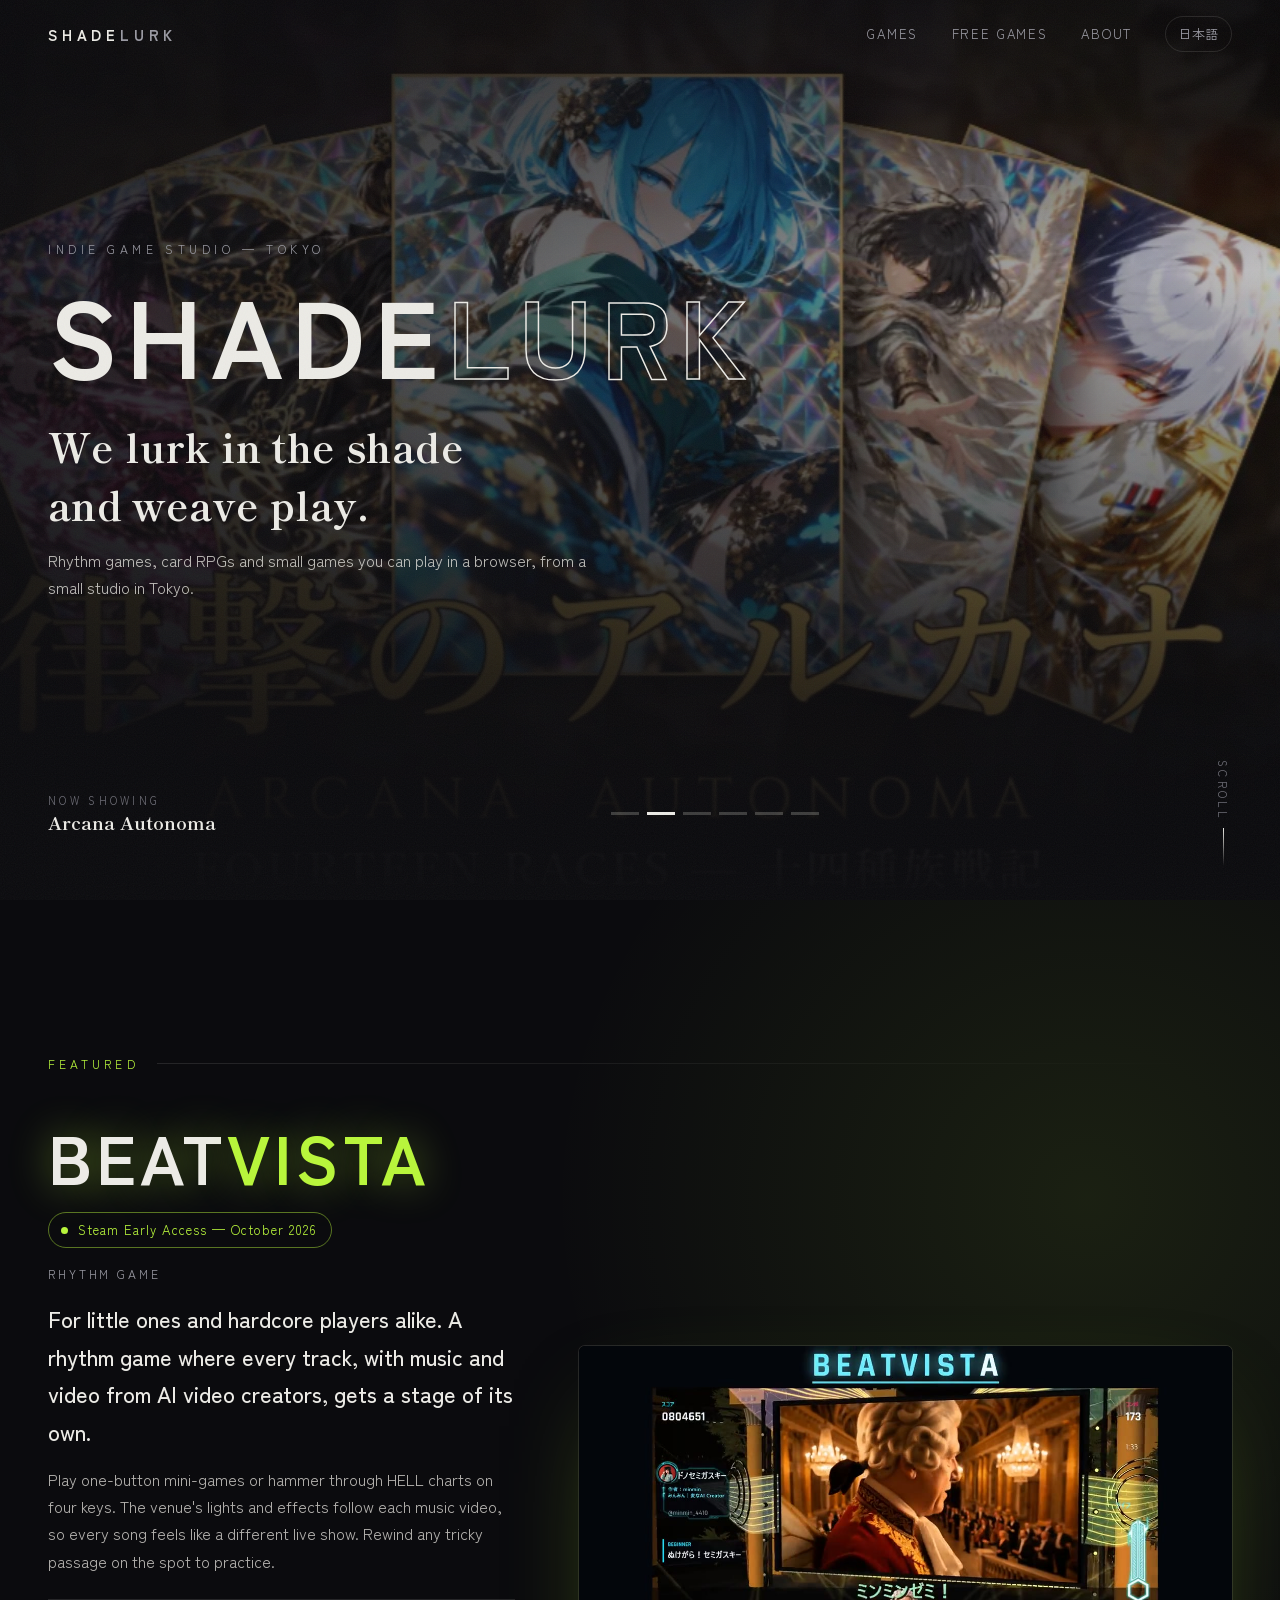
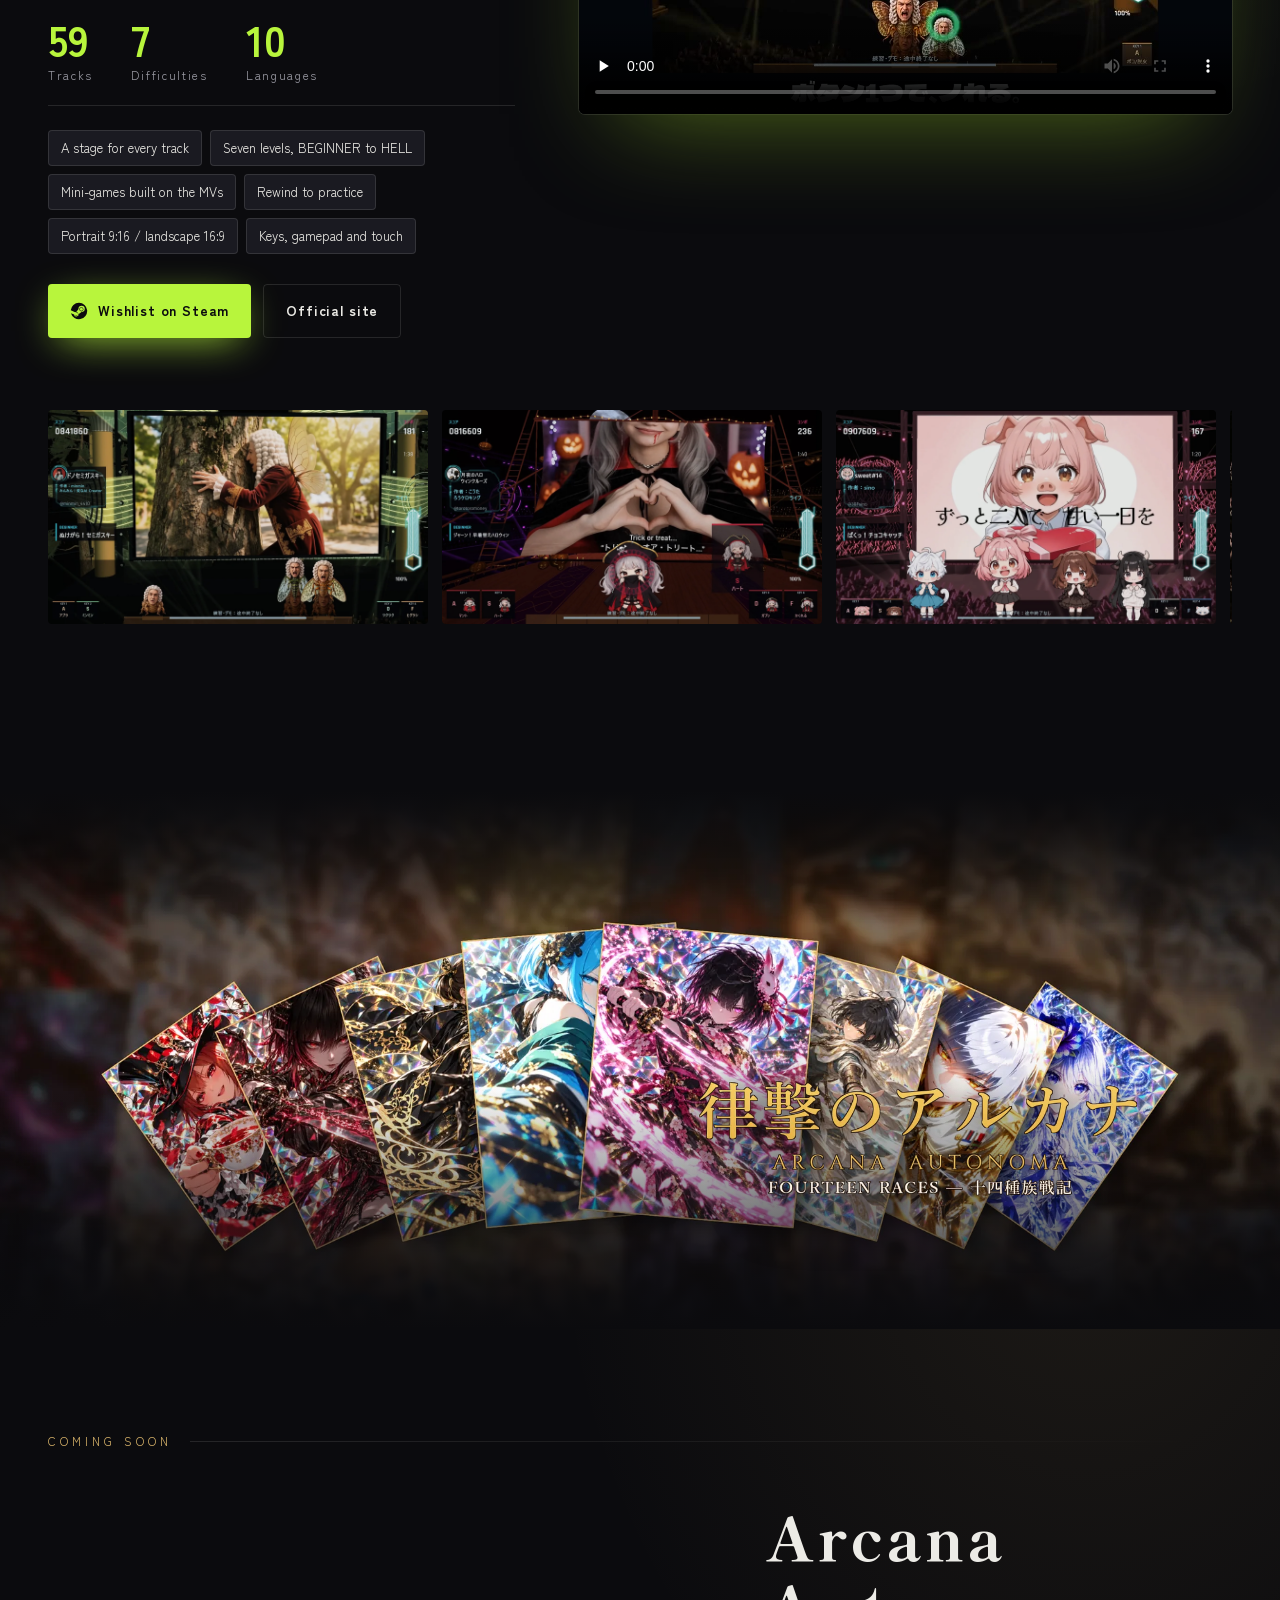
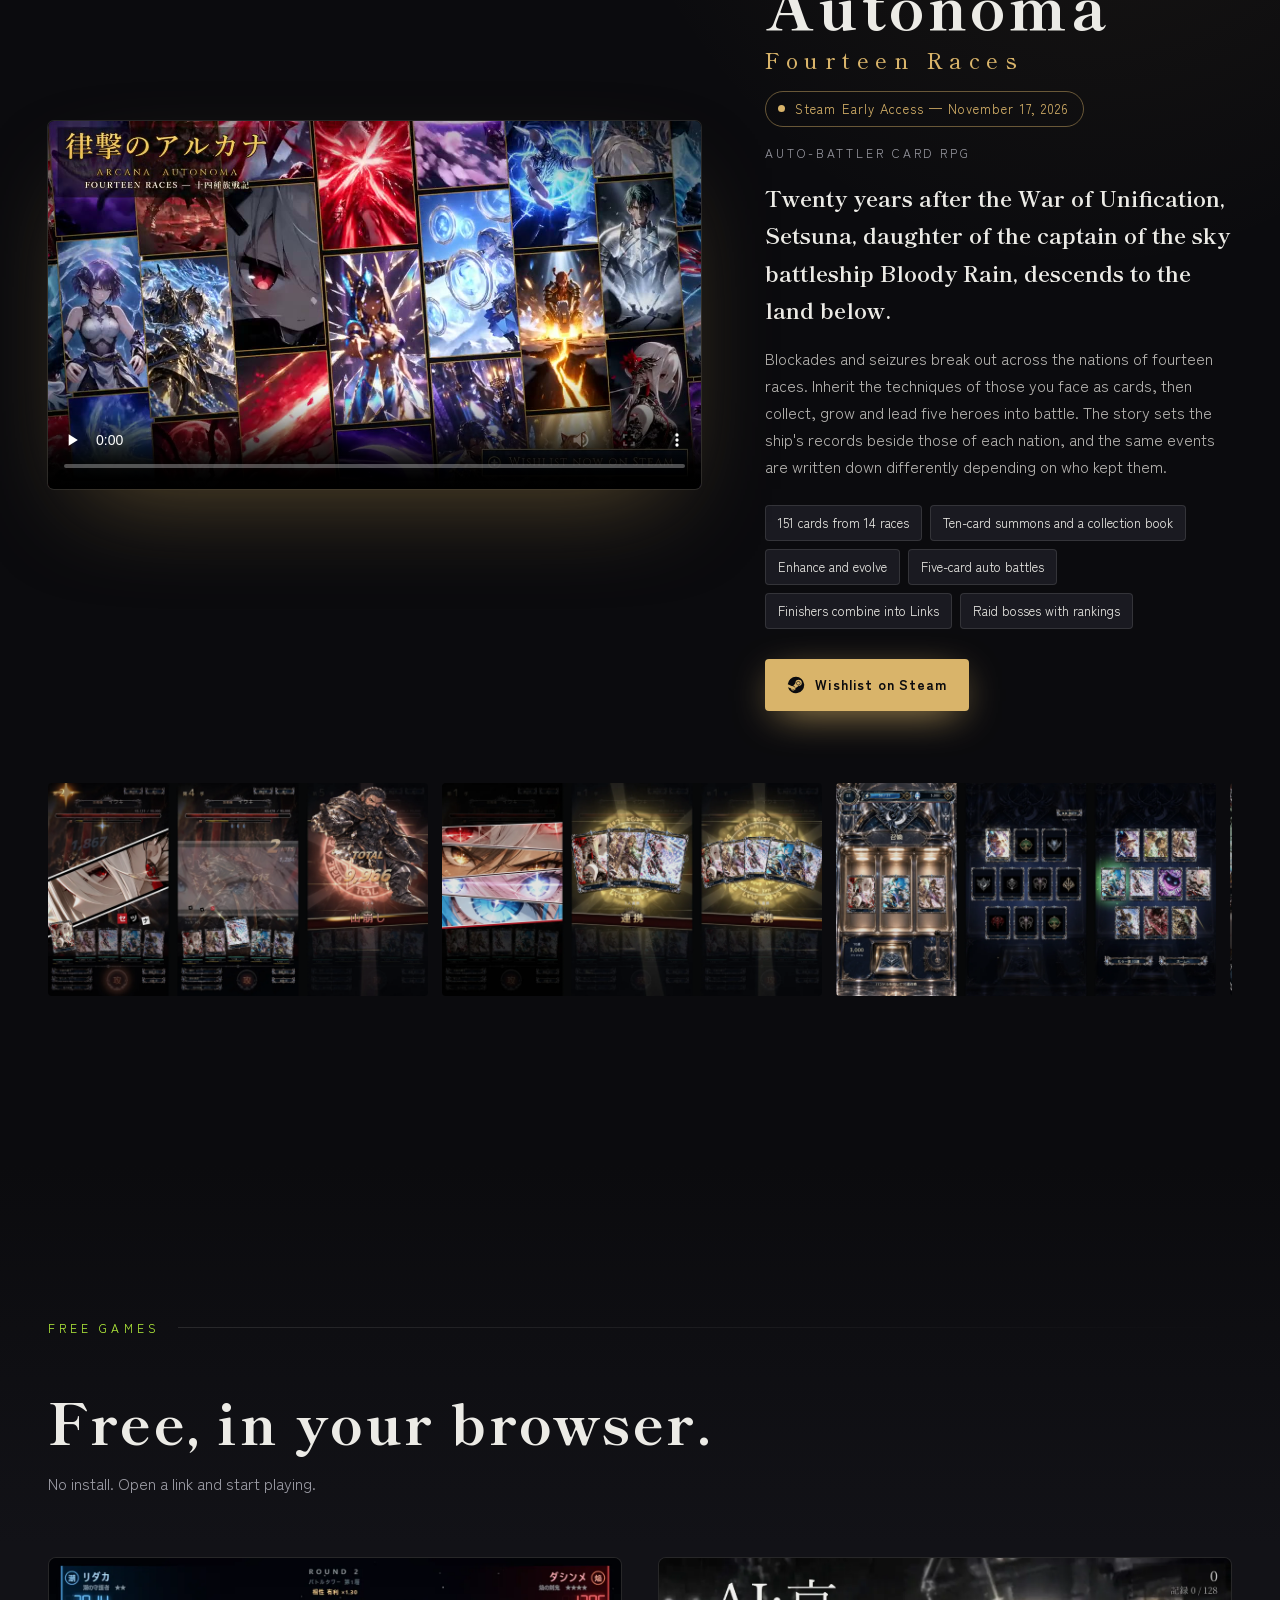
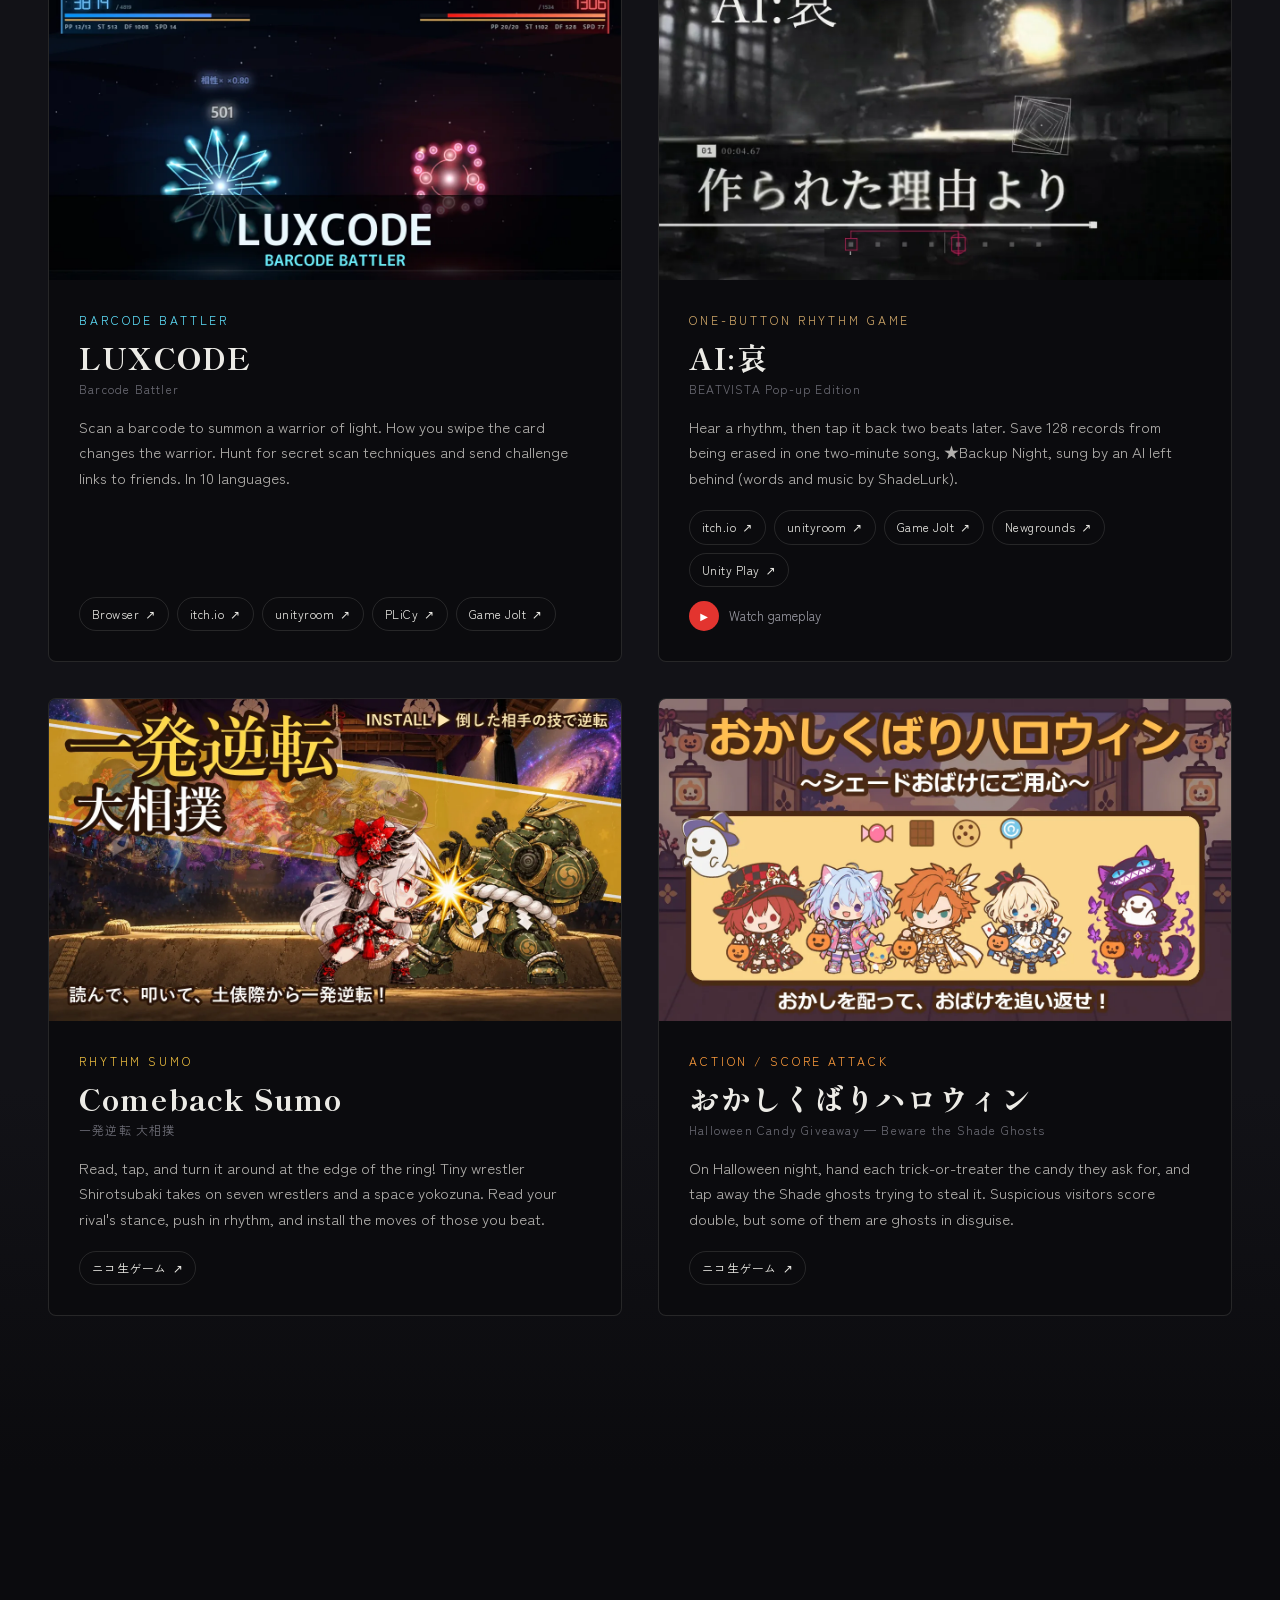
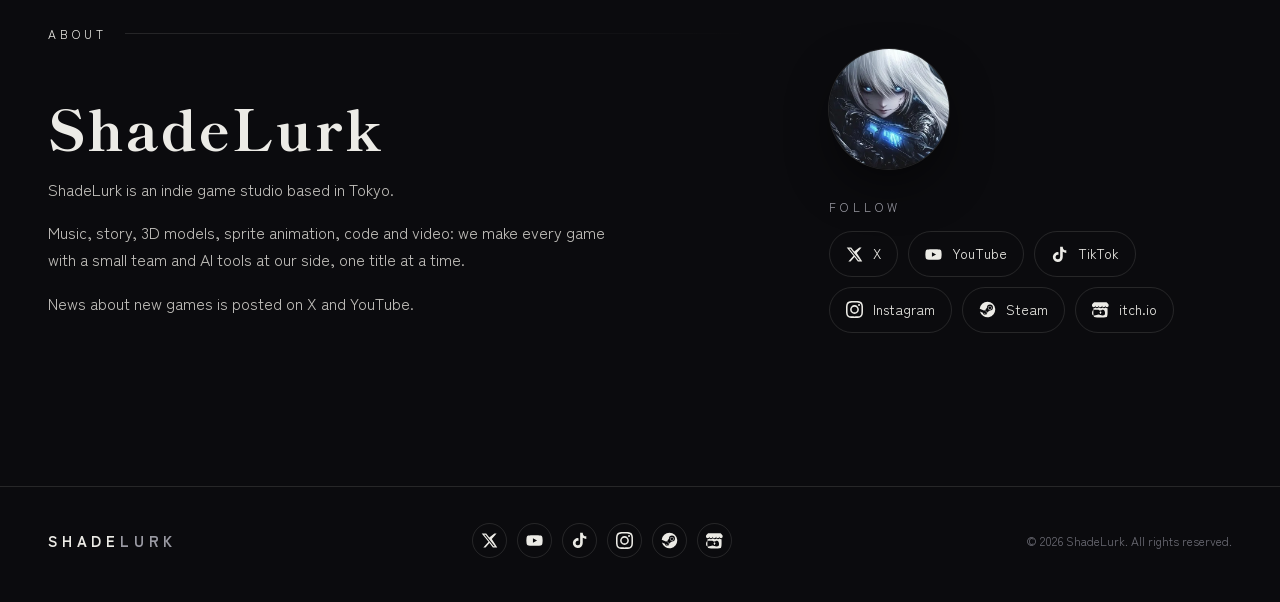
==== commit 8f534172: "Link Niconico games Co-Authored-By: Claude Opus 5.5 (1M context) <noreply@anthropic.com>" ====
--- a/en/index.html
+++ b/en/index.html
@@ -80,6 +80,9 @@
       "name": "BEATVISTA",
       "genre": "Rhythm",
       "url": "https://store.steampowered.com/app/2527810/BEATVISTA/",
+      "sameAs": [
+       "https://scgf.net/beatvista/"
+      ],
       "image": "https://shadelurk.com/assets/img/bv_01.webp",
       "gamePlatform": [
        "PC",
@@ -160,7 +163,7 @@
       "@type": "VideoGame",
       "name": "Comeback Sumo",
       "genre": "Rhythm sumo",
-      "url": "https://shadelurk.com/en/#sumo",
+      "url": "https://namagame.coe.nicovideo.jp/games/lg13082",
       "image": "https://shadelurk.com/assets/img/sumo_key.webp",
       "gamePlatform": [
        "Niconico"
@@ -179,7 +182,7 @@
       "@type": "VideoGame",
       "name": "おかしくばりハロウィン",
       "genre": "Action / score attack",
-      "url": "https://shadelurk.com/en/#halloween",
+      "url": "https://namagame.coe.nicovideo.jp/games/lg13088",
       "image": "https://shadelurk.com/assets/img/hw_key.webp",
       "gamePlatform": [
        "Niconico"
@@ -324,7 +327,7 @@
         <h3 class="card-title">Comeback Sumo</h3>
         <p class="card-kana">一発逆転 大相撲</p>
         <p class="card-desc">Read, tap, and turn it around at the edge of the ring! Tiny wrestler Shirotsubaki takes on seven wrestlers and a space yokozuna. Read your rival's stance, push in rhythm, and install the moves of those you beat.</p>
-        <div class="chips"><span class="chip chip--muted">Now on Niconico</span></div>
+        <div class="chips"><a class="chip" href="https://namagame.coe.nicovideo.jp/games/lg13082" target="_blank" rel="noopener">ニコ生ゲーム<span aria-hidden="true">↗</span></a></div>
         
       </div>
     </article>
@@ -335,7 +338,7 @@
         <h3 class="card-title">おかしくばりハロウィン</h3>
         <p class="card-kana">Halloween Candy Giveaway — Beware the Shade Ghosts</p>
         <p class="card-desc">On Halloween night, hand each trick-or-treater the candy they ask for, and tap away the Shade ghosts trying to steal it. Suspicious visitors score double, but some of them are ghosts in disguise.</p>
-        <div class="chips"><span class="chip chip--muted">Now on Niconico</span></div>
+        <div class="chips"><a class="chip" href="https://namagame.coe.nicovideo.jp/games/lg13088" target="_blank" rel="noopener">ニコ生ゲーム<span aria-hidden="true">↗</span></a></div>
         
       </div>
     </article></div>
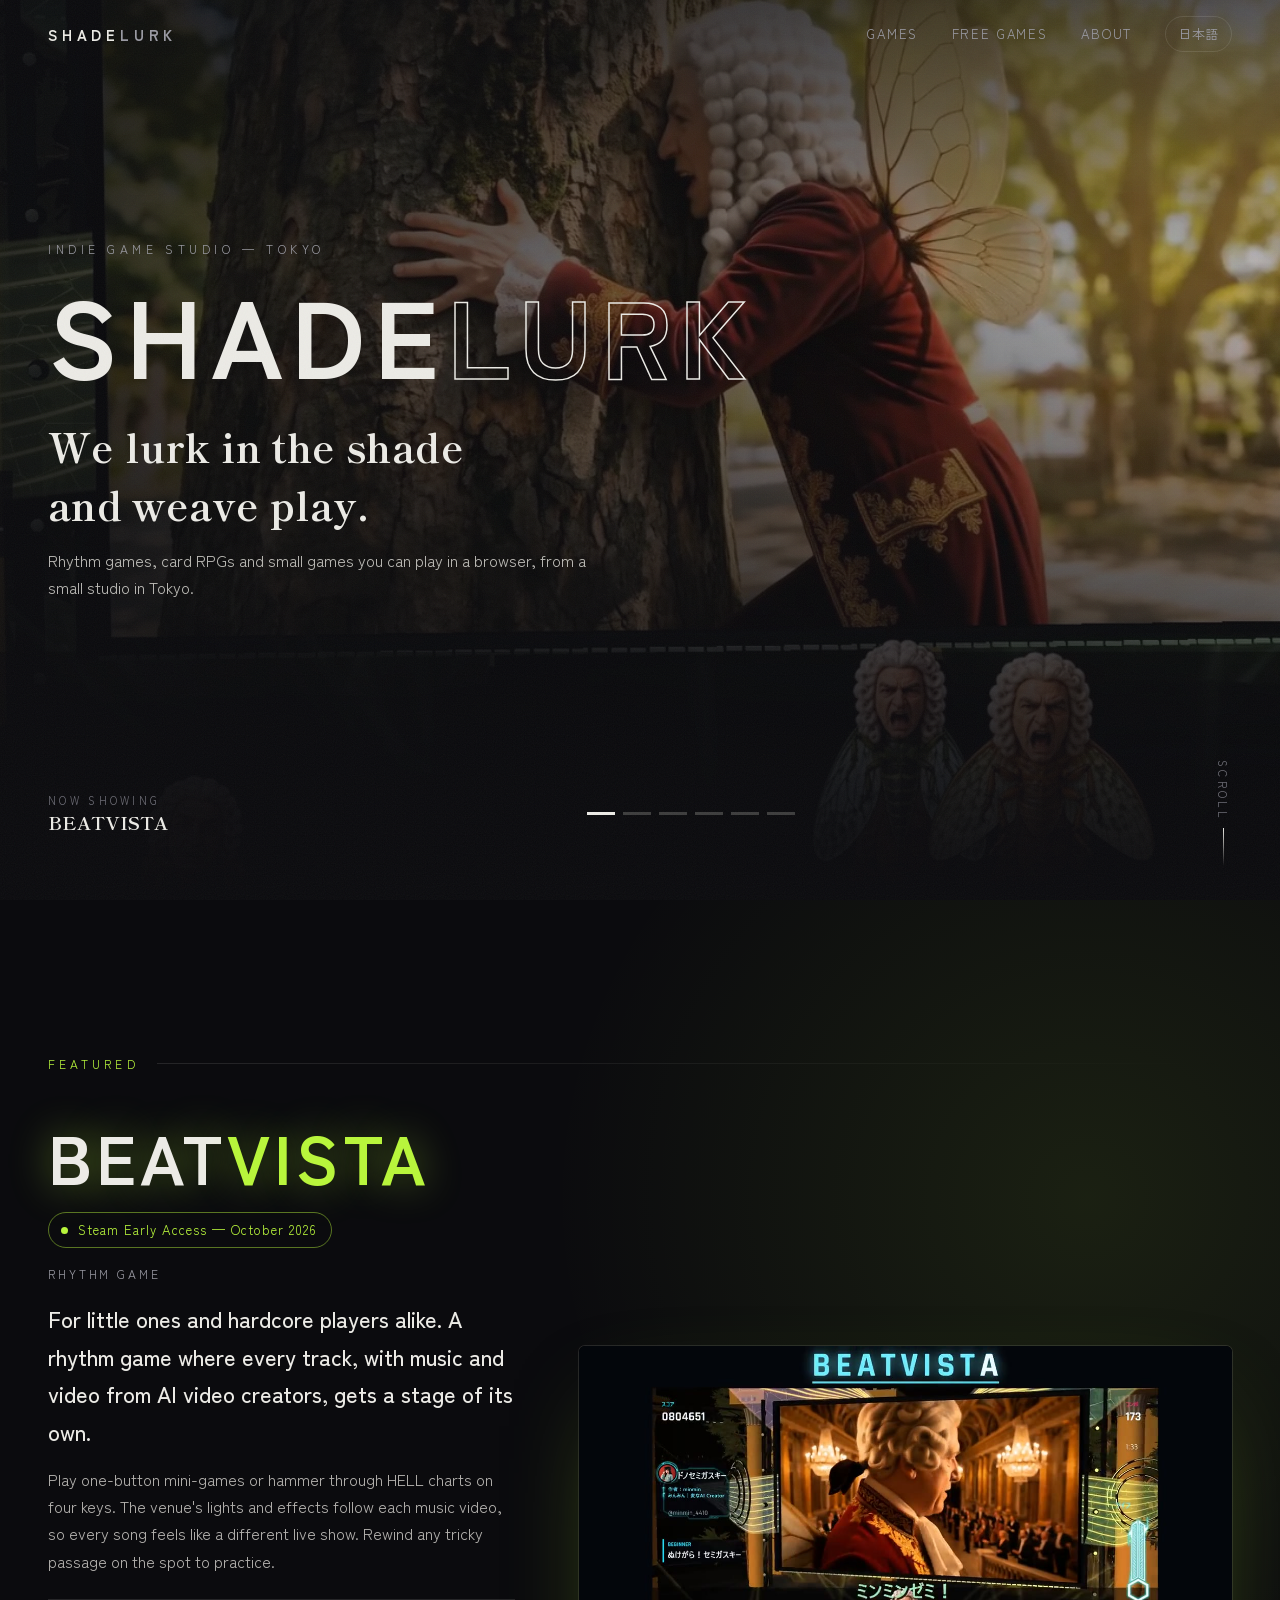
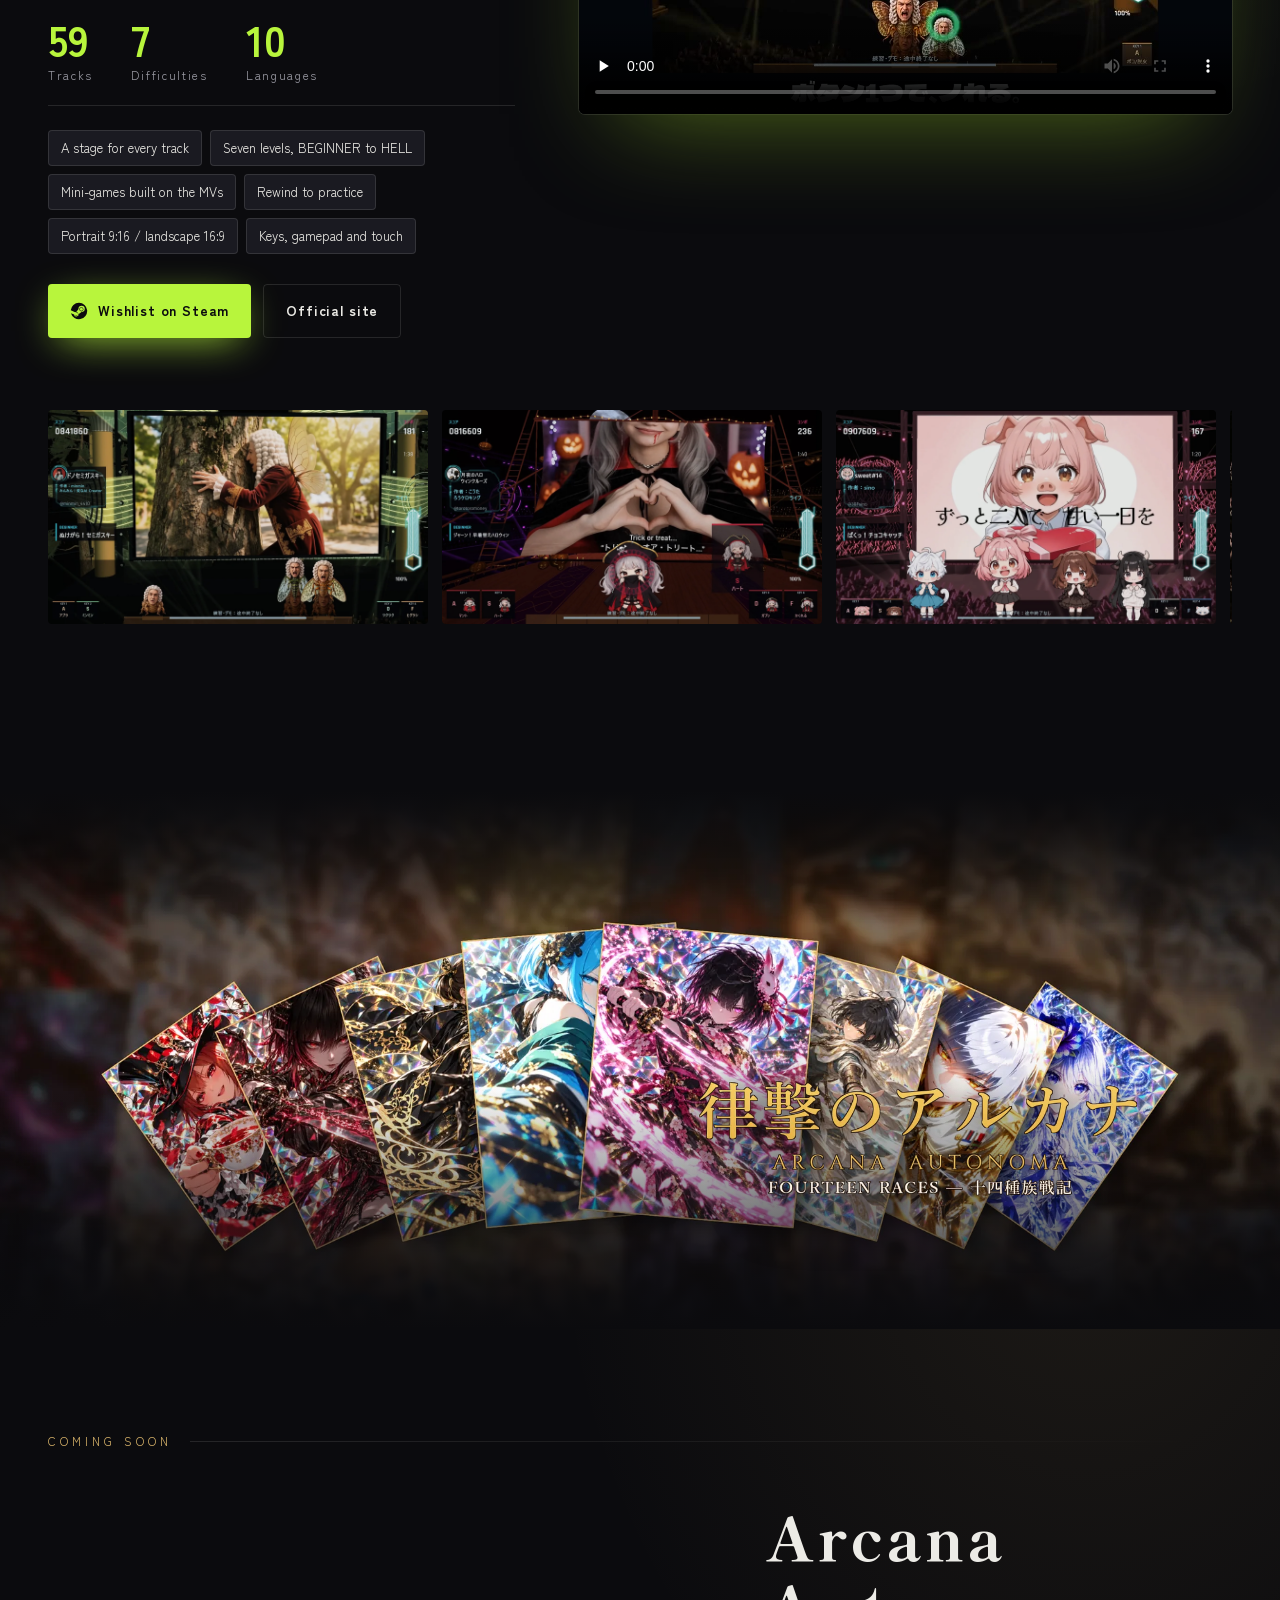
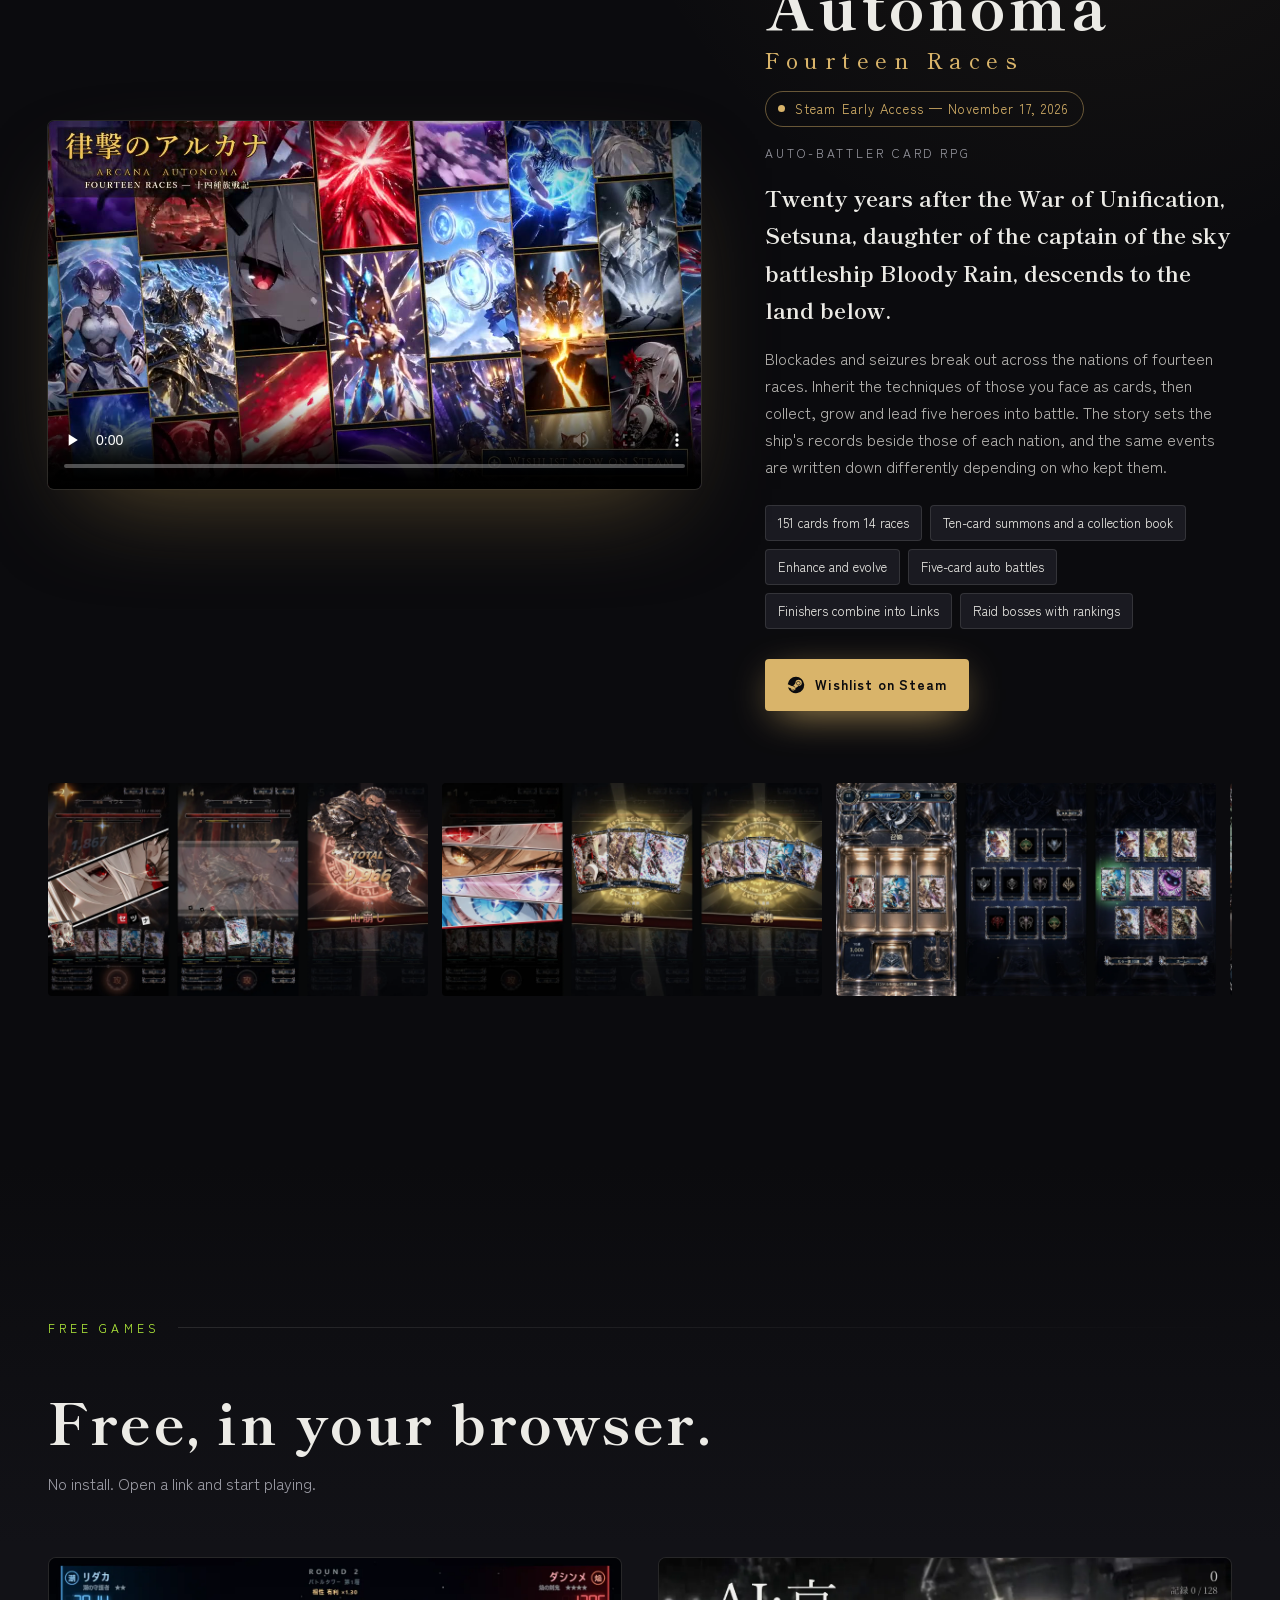
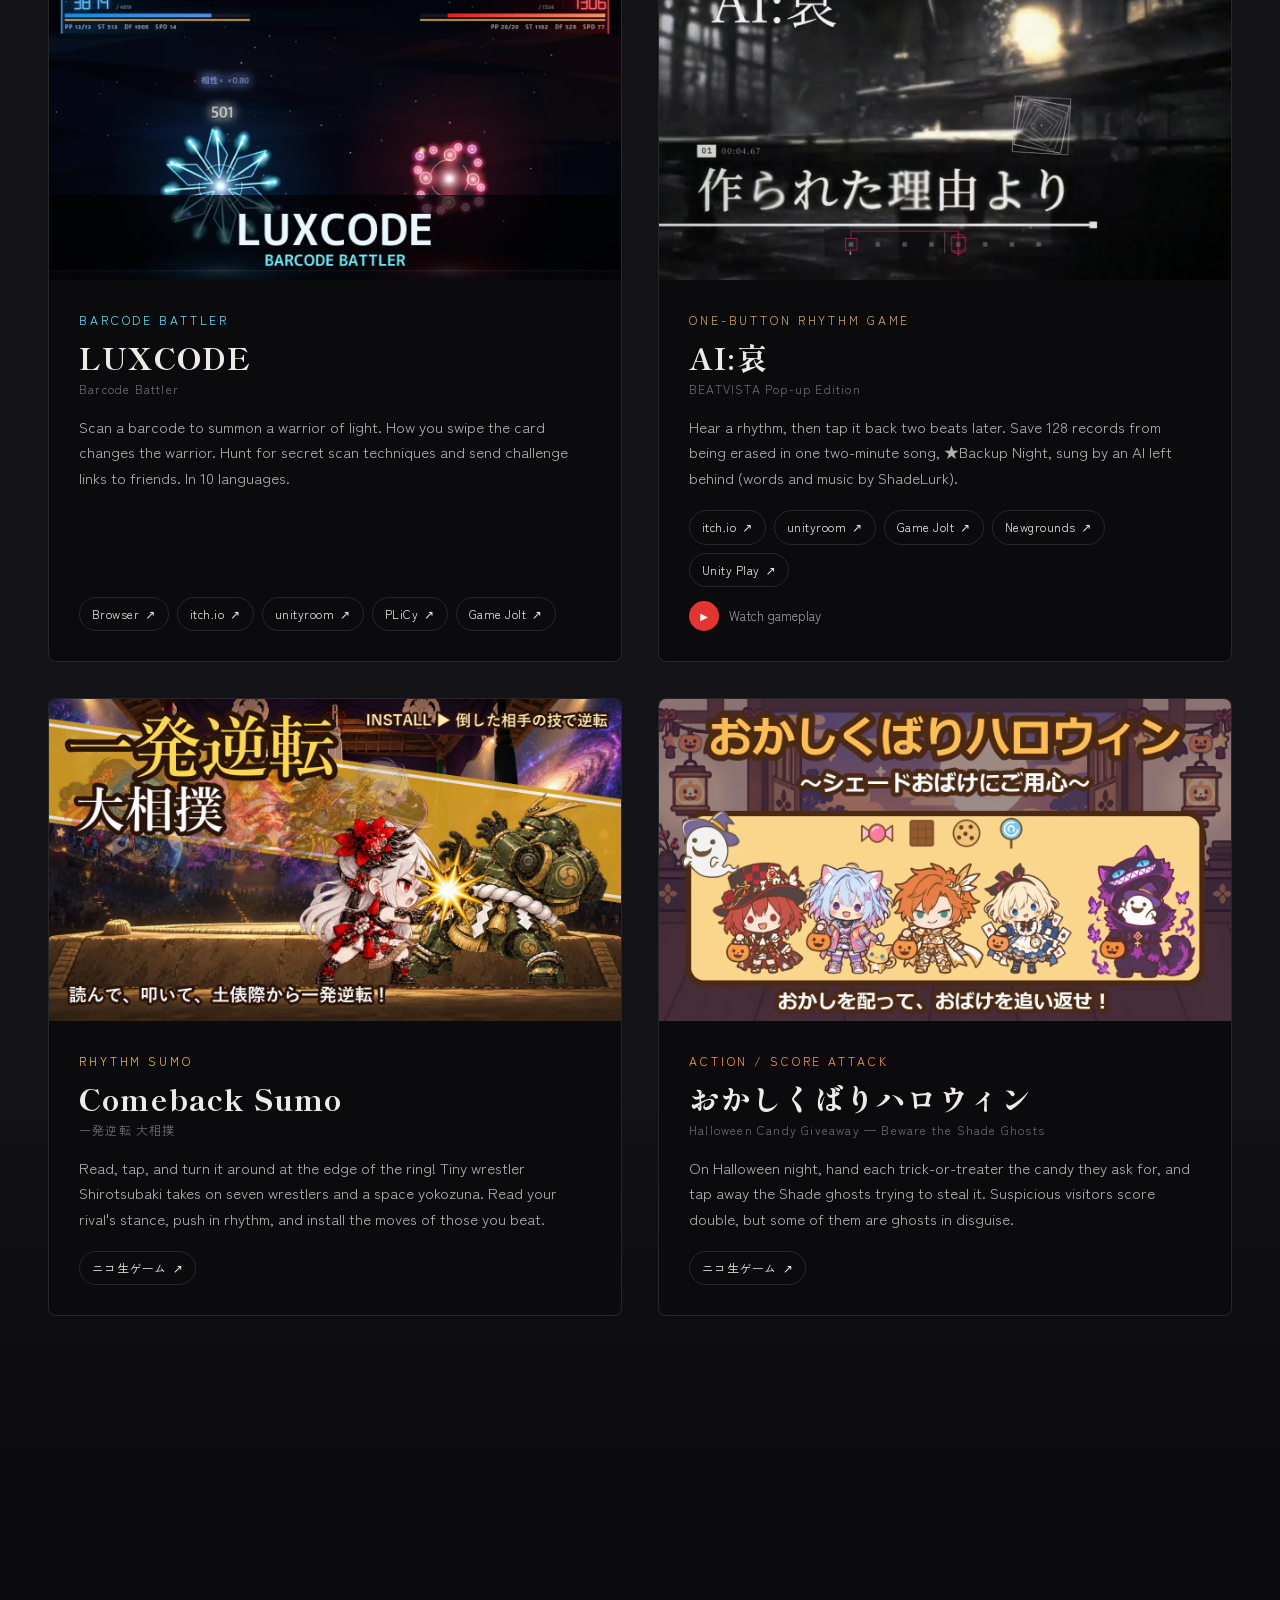
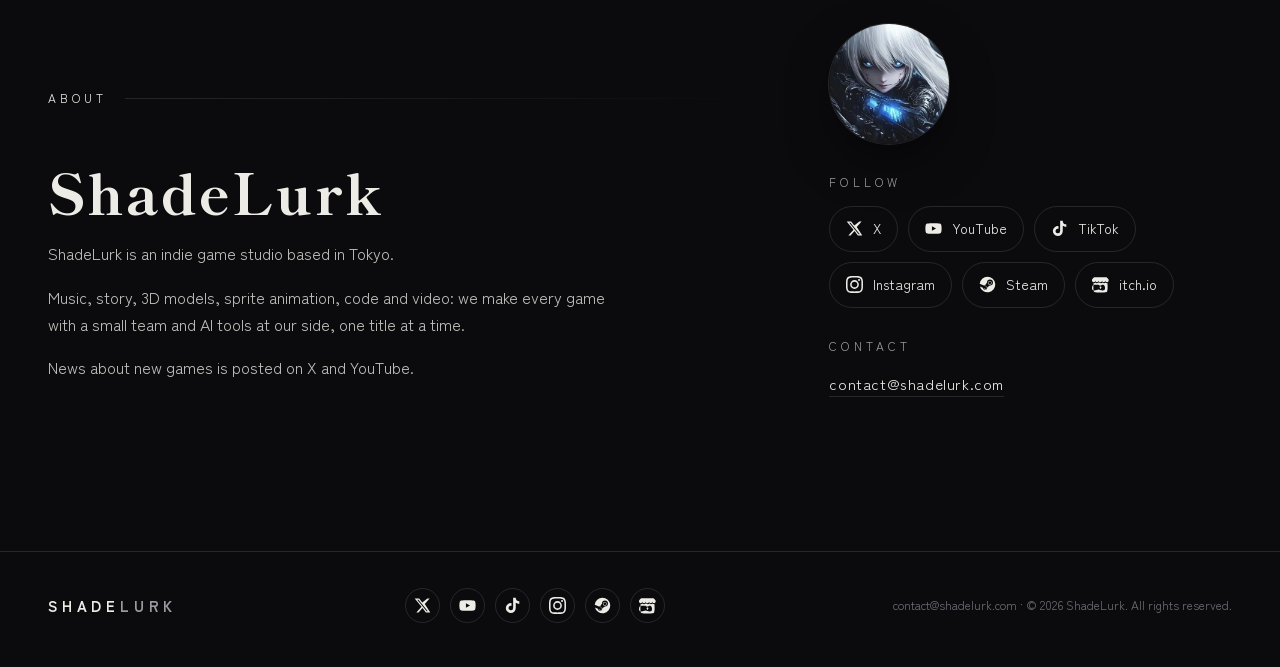
==== commit 96905d69: "Show contact email Co-Authored-By: Claude Opus 5.5 (1M context) <noreply@anthropic.com>" ====
--- a/en/index.html
+++ b/en/index.html
@@ -357,6 +357,8 @@
       <img class="avatar" src="/assets/img/shadelurk.webp" alt="ShadeLurk" width="400" height="400" loading="lazy">
       <p class="sec-label">Follow</p>
       <div class="socials"><a class="social" href="https://x.com/ShadeLurk" target="_blank" rel="noopener me" aria-label="X"><svg viewBox="0 0 24 24" aria-hidden="true"><path d="M18.9 2H22l-6.8 7.8L23 22h-6.2l-4.8-6.3L6.4 22H3.3l7.3-8.3L1 2h6.3l4.4 5.8L18.9 2Zm-1.1 18h1.7L6.3 3.9H4.5L17.8 20Z"/></svg><span>X</span></a><a class="social" href="https://www.youtube.com/channel/UCpO5sJvZMAXLRyoq4tjdfUQ" target="_blank" rel="noopener me" aria-label="YouTube"><svg viewBox="0 0 24 24" aria-hidden="true"><path d="M23 7.2a3 3 0 0 0-2.1-2.1C19 4.6 12 4.6 12 4.6s-7 0-8.9.5A3 3 0 0 0 1 7.2 31 31 0 0 0 .5 12a31 31 0 0 0 .5 4.8 3 3 0 0 0 2.1 2.1c1.9.5 8.9.5 8.9.5s7 0 8.9-.5a3 3 0 0 0 2.1-2.1 31 31 0 0 0 .5-4.8 31 31 0 0 0-.5-4.8ZM9.8 15.1V8.9l5.8 3.1-5.8 3.1Z"/></svg><span>YouTube</span></a><a class="social" href="https://www.tiktok.com/@shadelurk" target="_blank" rel="noopener me" aria-label="TikTok"><svg viewBox="0 0 24 24" aria-hidden="true"><path d="M16.6 1h-3.7v14.6a3.2 3.2 0 1 1-2.3-3.1V8.7a7 7 0 1 0 6 6.9V8.2a8.6 8.6 0 0 0 5 1.6V6.1a5 5 0 0 1-5-5.1Z"/></svg><span>TikTok</span></a><a class="social" href="https://www.instagram.com/shadelurk/" target="_blank" rel="noopener me" aria-label="Instagram"><svg viewBox="0 0 24 24" aria-hidden="true"><path d="M12 2.2c3.2 0 3.6 0 4.8.1 3.3.1 4.8 1.7 4.9 4.9.1 1.3.1 1.6.1 4.8s0 3.6-.1 4.8c-.1 3.2-1.7 4.8-4.9 4.9-1.3.1-1.6.1-4.8.1s-3.6 0-4.8-.1c-3.3-.1-4.8-1.7-4.9-4.9C2.2 15.6 2.2 15.2 2.2 12s0-3.6.1-4.8C2.4 3.9 3.9 2.4 7.2 2.3 8.4 2.2 8.8 2.2 12 2.2ZM12 0C8.7 0 8.3 0 7.1.1 2.7.3.3 2.7.1 7.1 0 8.3 0 8.7 0 12s0 3.7.1 4.9c.2 4.4 2.6 6.8 7 7 1.2.1 1.6.1 4.9.1s3.7 0 4.9-.1c4.4-.2 6.8-2.6 7-7 .1-1.2.1-1.6.1-4.9s0-3.7-.1-4.9c-.2-4.4-2.6-6.8-7-7C15.7 0 15.3 0 12 0Zm0 5.8a6.2 6.2 0 1 0 0 12.4 6.2 6.2 0 0 0 0-12.4ZM12 16a4 4 0 1 1 0-8 4 4 0 0 1 0 8Zm6.4-11.8a1.4 1.4 0 1 0 0 2.9 1.4 1.4 0 0 0 0-2.9Z"/></svg><span>Instagram</span></a><a class="social" href="https://store.steampowered.com/app/2527810/BEATVISTA/" target="_blank" rel="noopener me" aria-label="Steam"><svg viewBox="0 0 24 24" aria-hidden="true"><path d="M12 1a11 11 0 0 0-11 10.1l5.9 2.4a3.1 3.1 0 0 1 1.8-.5l2.6-3.8v-.1a4.2 4.2 0 1 1 4.2 4.2h-.1l-3.7 2.7v.2a3.1 3.1 0 0 1-6.2.3L1.3 14.9A11 11 0 1 0 12 1ZM7.9 17.7l-1.3-.6a2.4 2.4 0 1 0 1.3-3.2l1.4.6a1.8 1.8 0 1 1-1.4 3.2Zm10.1-8a2.8 2.8 0 1 0-2.8 2.8A2.8 2.8 0 0 0 18 9.7Zm-4.9 0a2.1 2.1 0 1 1 2.1 2.1 2.1 2.1 0 0 1-2.1-2.1Z"/></svg><span>Steam</span></a><a class="social" href="https://shadelurk.itch.io" target="_blank" rel="noopener me" aria-label="itch.io"><svg viewBox="0 0 24 24" aria-hidden="true"><path d="M3.1 1.9C2.1 2.5.1 4.8 0 5.4v1c0 1.3 1.2 2.4 2.3 2.4 1.3 0 2.4-1.1 2.4-2.4 0 1.3 1 2.4 2.3 2.4s2.3-1.1 2.3-2.4c0 1.3 1.1 2.4 2.4 2.4h.1c1.3 0 2.4-1.1 2.4-2.4 0 1.3 1 2.4 2.3 2.4s2.3-1.1 2.3-2.4c0 1.3 1.1 2.4 2.4 2.4 1.1 0 2.3-1.1 2.3-2.4v-1c-.1-.6-2.1-2.9-3.1-3.5-3.1-.1-5.2-.1-8.9-.1S6.2 1.8 3.1 1.9Zm6 7.3a2.6 2.6 0 0 1-2.1 1.2c-.9 0-1.6-.4-2.1-1.1-.5.7-1.3 1.1-2.2 1.1l-.6-.1c-.1 1.4-.1 2.7-.1 3.2 0 2.4-.3 7.8 1.1 9.2 2.1.5 6 .7 8.9.7s6.8-.2 8.9-.7c1.4-1.4 1.1-6.8 1.1-9.2 0-.5 0-1.8-.1-3.2l-.6.1c-.9 0-1.7-.4-2.2-1.1-.5.7-1.2 1.1-2.1 1.1-.9 0-1.7-.5-2.1-1.2-.5.7-1.3 1.2-2.2 1.2h-.2c-.9 0-1.7-.5-2.2-1.2Zm-1.4 3.1c.9 0 1.7 0 2.7 1.1.8-.1 1.7-.1 2.5 0 1-1.1 1.8-1.1 2.7-1.1 1.6 0 2.8 2.4 2.8 4.7 0 2.7-1.3 3.4-3.2 3.4-2.9 0-4.1-1.4-6-1.4s-3.1 1.4-6 1.4c-1.9 0-3.2-.7-3.2-3.4 0-2.3 1.2-4.7 2.7-4.7Zm4.3 2.2-2 1.9h1.3v1.6h1.4v-1.6h1.3l-2-1.9Z"/></svg><span>itch.io</span></a></div>
+      <p class="sec-label contact-label">Contact</p>
+      <a class="contact-mail" href="mailto:contact@shadelurk.com">contact@shadelurk.com</a>
     </div>
   </div>
 </section>
@@ -365,7 +367,7 @@
   <div class="wrap foot-inner">
     <span class="nav-brand">SHADE<span>LURK</span></span>
     <div class="socials socials--small"><a class="social" href="https://x.com/ShadeLurk" target="_blank" rel="noopener me" aria-label="X"><svg viewBox="0 0 24 24" aria-hidden="true"><path d="M18.9 2H22l-6.8 7.8L23 22h-6.2l-4.8-6.3L6.4 22H3.3l7.3-8.3L1 2h6.3l4.4 5.8L18.9 2Zm-1.1 18h1.7L6.3 3.9H4.5L17.8 20Z"/></svg><span>X</span></a><a class="social" href="https://www.youtube.com/channel/UCpO5sJvZMAXLRyoq4tjdfUQ" target="_blank" rel="noopener me" aria-label="YouTube"><svg viewBox="0 0 24 24" aria-hidden="true"><path d="M23 7.2a3 3 0 0 0-2.1-2.1C19 4.6 12 4.6 12 4.6s-7 0-8.9.5A3 3 0 0 0 1 7.2 31 31 0 0 0 .5 12a31 31 0 0 0 .5 4.8 3 3 0 0 0 2.1 2.1c1.9.5 8.9.5 8.9.5s7 0 8.9-.5a3 3 0 0 0 2.1-2.1 31 31 0 0 0 .5-4.8 31 31 0 0 0-.5-4.8ZM9.8 15.1V8.9l5.8 3.1-5.8 3.1Z"/></svg><span>YouTube</span></a><a class="social" href="https://www.tiktok.com/@shadelurk" target="_blank" rel="noopener me" aria-label="TikTok"><svg viewBox="0 0 24 24" aria-hidden="true"><path d="M16.6 1h-3.7v14.6a3.2 3.2 0 1 1-2.3-3.1V8.7a7 7 0 1 0 6 6.9V8.2a8.6 8.6 0 0 0 5 1.6V6.1a5 5 0 0 1-5-5.1Z"/></svg><span>TikTok</span></a><a class="social" href="https://www.instagram.com/shadelurk/" target="_blank" rel="noopener me" aria-label="Instagram"><svg viewBox="0 0 24 24" aria-hidden="true"><path d="M12 2.2c3.2 0 3.6 0 4.8.1 3.3.1 4.8 1.7 4.9 4.9.1 1.3.1 1.6.1 4.8s0 3.6-.1 4.8c-.1 3.2-1.7 4.8-4.9 4.9-1.3.1-1.6.1-4.8.1s-3.6 0-4.8-.1c-3.3-.1-4.8-1.7-4.9-4.9C2.2 15.6 2.2 15.2 2.2 12s0-3.6.1-4.8C2.4 3.9 3.9 2.4 7.2 2.3 8.4 2.2 8.8 2.2 12 2.2ZM12 0C8.7 0 8.3 0 7.1.1 2.7.3.3 2.7.1 7.1 0 8.3 0 8.7 0 12s0 3.7.1 4.9c.2 4.4 2.6 6.8 7 7 1.2.1 1.6.1 4.9.1s3.7 0 4.9-.1c4.4-.2 6.8-2.6 7-7 .1-1.2.1-1.6.1-4.9s0-3.7-.1-4.9c-.2-4.4-2.6-6.8-7-7C15.7 0 15.3 0 12 0Zm0 5.8a6.2 6.2 0 1 0 0 12.4 6.2 6.2 0 0 0 0-12.4ZM12 16a4 4 0 1 1 0-8 4 4 0 0 1 0 8Zm6.4-11.8a1.4 1.4 0 1 0 0 2.9 1.4 1.4 0 0 0 0-2.9Z"/></svg><span>Instagram</span></a><a class="social" href="https://store.steampowered.com/app/2527810/BEATVISTA/" target="_blank" rel="noopener me" aria-label="Steam"><svg viewBox="0 0 24 24" aria-hidden="true"><path d="M12 1a11 11 0 0 0-11 10.1l5.9 2.4a3.1 3.1 0 0 1 1.8-.5l2.6-3.8v-.1a4.2 4.2 0 1 1 4.2 4.2h-.1l-3.7 2.7v.2a3.1 3.1 0 0 1-6.2.3L1.3 14.9A11 11 0 1 0 12 1ZM7.9 17.7l-1.3-.6a2.4 2.4 0 1 0 1.3-3.2l1.4.6a1.8 1.8 0 1 1-1.4 3.2Zm10.1-8a2.8 2.8 0 1 0-2.8 2.8A2.8 2.8 0 0 0 18 9.7Zm-4.9 0a2.1 2.1 0 1 1 2.1 2.1 2.1 2.1 0 0 1-2.1-2.1Z"/></svg><span>Steam</span></a><a class="social" href="https://shadelurk.itch.io" target="_blank" rel="noopener me" aria-label="itch.io"><svg viewBox="0 0 24 24" aria-hidden="true"><path d="M3.1 1.9C2.1 2.5.1 4.8 0 5.4v1c0 1.3 1.2 2.4 2.3 2.4 1.3 0 2.4-1.1 2.4-2.4 0 1.3 1 2.4 2.3 2.4s2.3-1.1 2.3-2.4c0 1.3 1.1 2.4 2.4 2.4h.1c1.3 0 2.4-1.1 2.4-2.4 0 1.3 1 2.4 2.3 2.4s2.3-1.1 2.3-2.4c0 1.3 1.1 2.4 2.4 2.4 1.1 0 2.3-1.1 2.3-2.4v-1c-.1-.6-2.1-2.9-3.1-3.5-3.1-.1-5.2-.1-8.9-.1S6.2 1.8 3.1 1.9Zm6 7.3a2.6 2.6 0 0 1-2.1 1.2c-.9 0-1.6-.4-2.1-1.1-.5.7-1.3 1.1-2.2 1.1l-.6-.1c-.1 1.4-.1 2.7-.1 3.2 0 2.4-.3 7.8 1.1 9.2 2.1.5 6 .7 8.9.7s6.8-.2 8.9-.7c1.4-1.4 1.1-6.8 1.1-9.2 0-.5 0-1.8-.1-3.2l-.6.1c-.9 0-1.7-.4-2.2-1.1-.5.7-1.2 1.1-2.1 1.1-.9 0-1.7-.5-2.1-1.2-.5.7-1.3 1.2-2.2 1.2h-.2c-.9 0-1.7-.5-2.2-1.2Zm-1.4 3.1c.9 0 1.7 0 2.7 1.1.8-.1 1.7-.1 2.5 0 1-1.1 1.8-1.1 2.7-1.1 1.6 0 2.8 2.4 2.8 4.7 0 2.7-1.3 3.4-3.2 3.4-2.9 0-4.1-1.4-6-1.4s-3.1 1.4-6 1.4c-1.9 0-3.2-.7-3.2-3.4 0-2.3 1.2-4.7 2.7-4.7Zm4.3 2.2-2 1.9h1.3v1.6h1.4v-1.6h1.3l-2-1.9Z"/></svg><span>itch.io</span></a></div>
-    <small>© 2026 ShadeLurk. All rights reserved.</small>
+    <small><a href="mailto:contact@shadelurk.com">contact@shadelurk.com</a> · © 2026 ShadeLurk. All rights reserved.</small>
   </div>
 </footer>
 <dialog class="lightbox" id="lightbox" aria-label="Image viewer">
--- a/assets/site.css
+++ b/assets/site.css
@@ -198,6 +198,10 @@
 .social { display: inline-flex; align-items: center; gap: 10px; padding: 10px 16px; border: 1px solid var(--line); border-radius: 99px; text-decoration: none; font-size: 14px; transition: background .2s, color .2s; }
 .social svg { width: 17px; height: 17px; fill: currentColor; }
 .social:hover { background: var(--paper); color: var(--ink); }
+.contact-label { margin-top: 28px !important; }
+.contact-mail { font-size: 15px; letter-spacing: .04em; text-decoration: none; border-bottom: 1px solid var(--line); padding-bottom: 2px; }
+.contact-mail:hover { border-color: var(--paper); }
+.foot small a { color: inherit; text-decoration: none; }
 .socials--small .social { padding: 8px; border-radius: 50%; }
 .socials--small .social span { display: none; }
 
